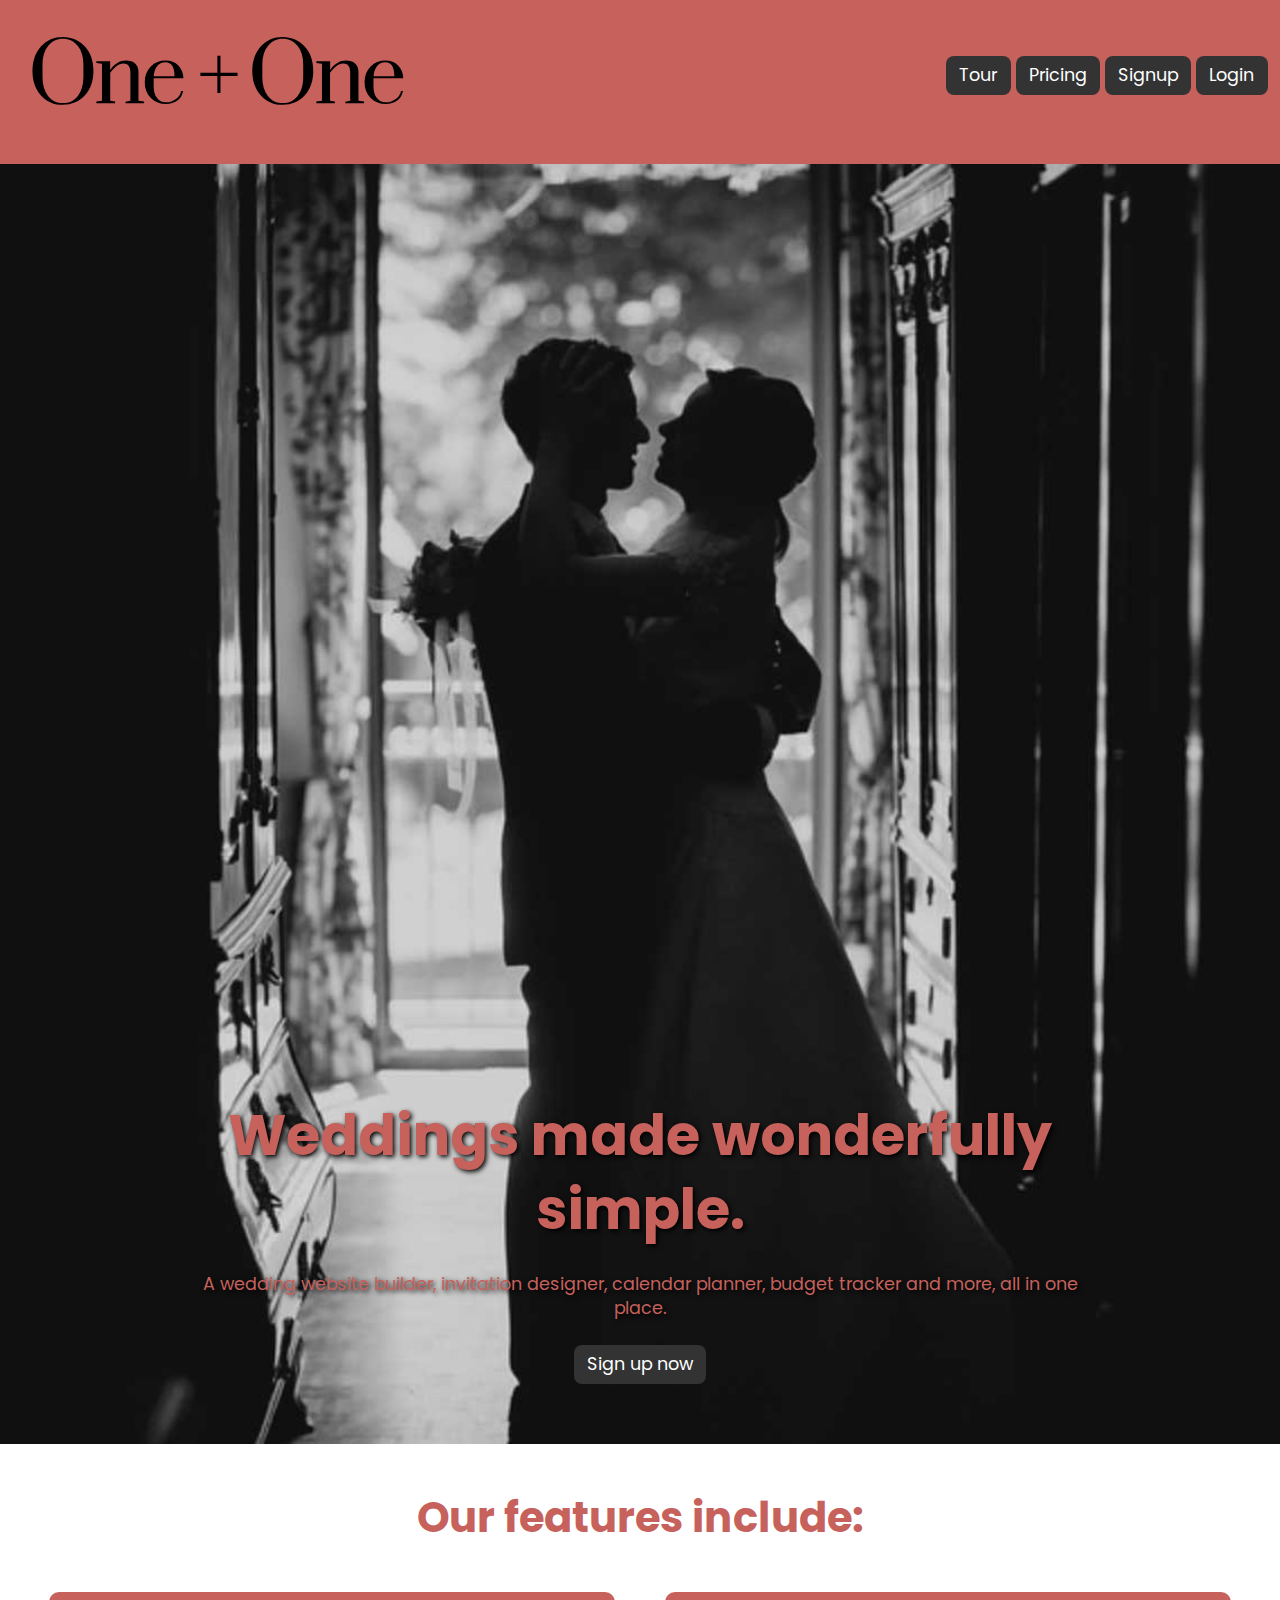
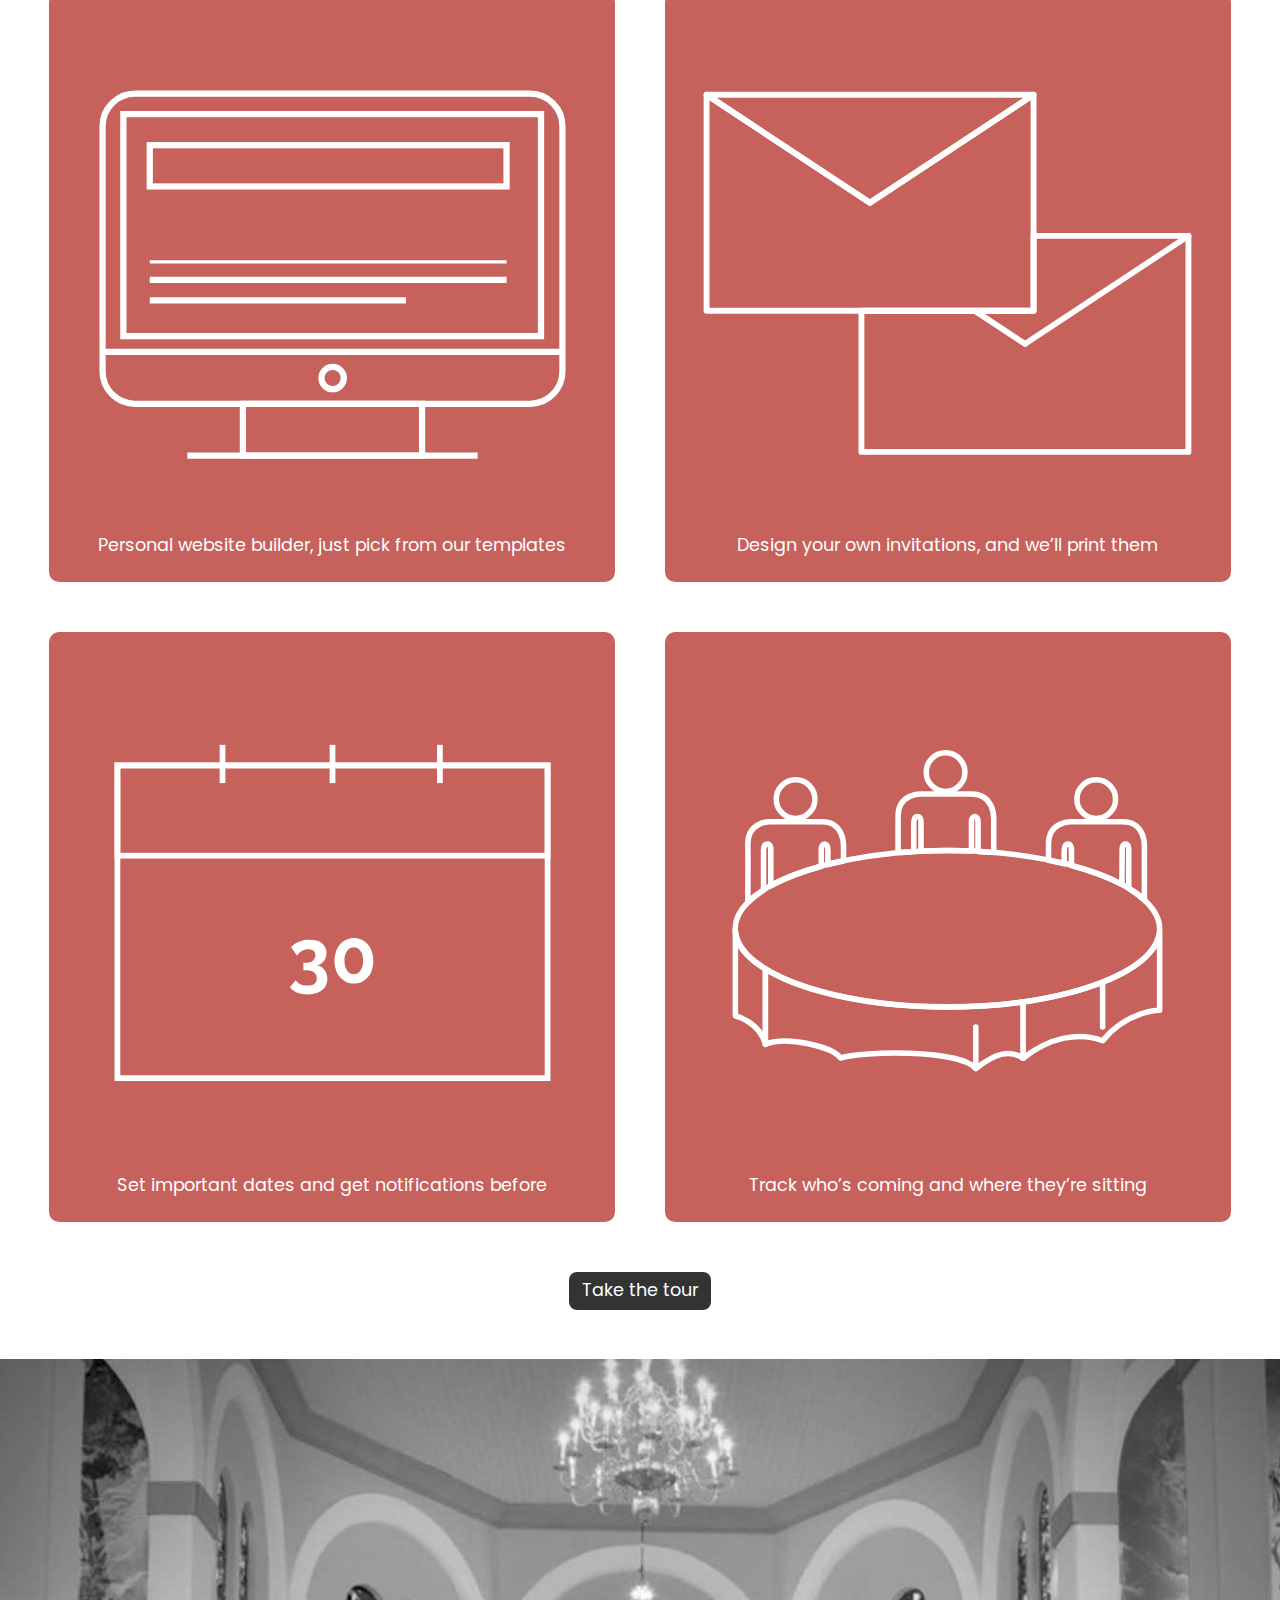
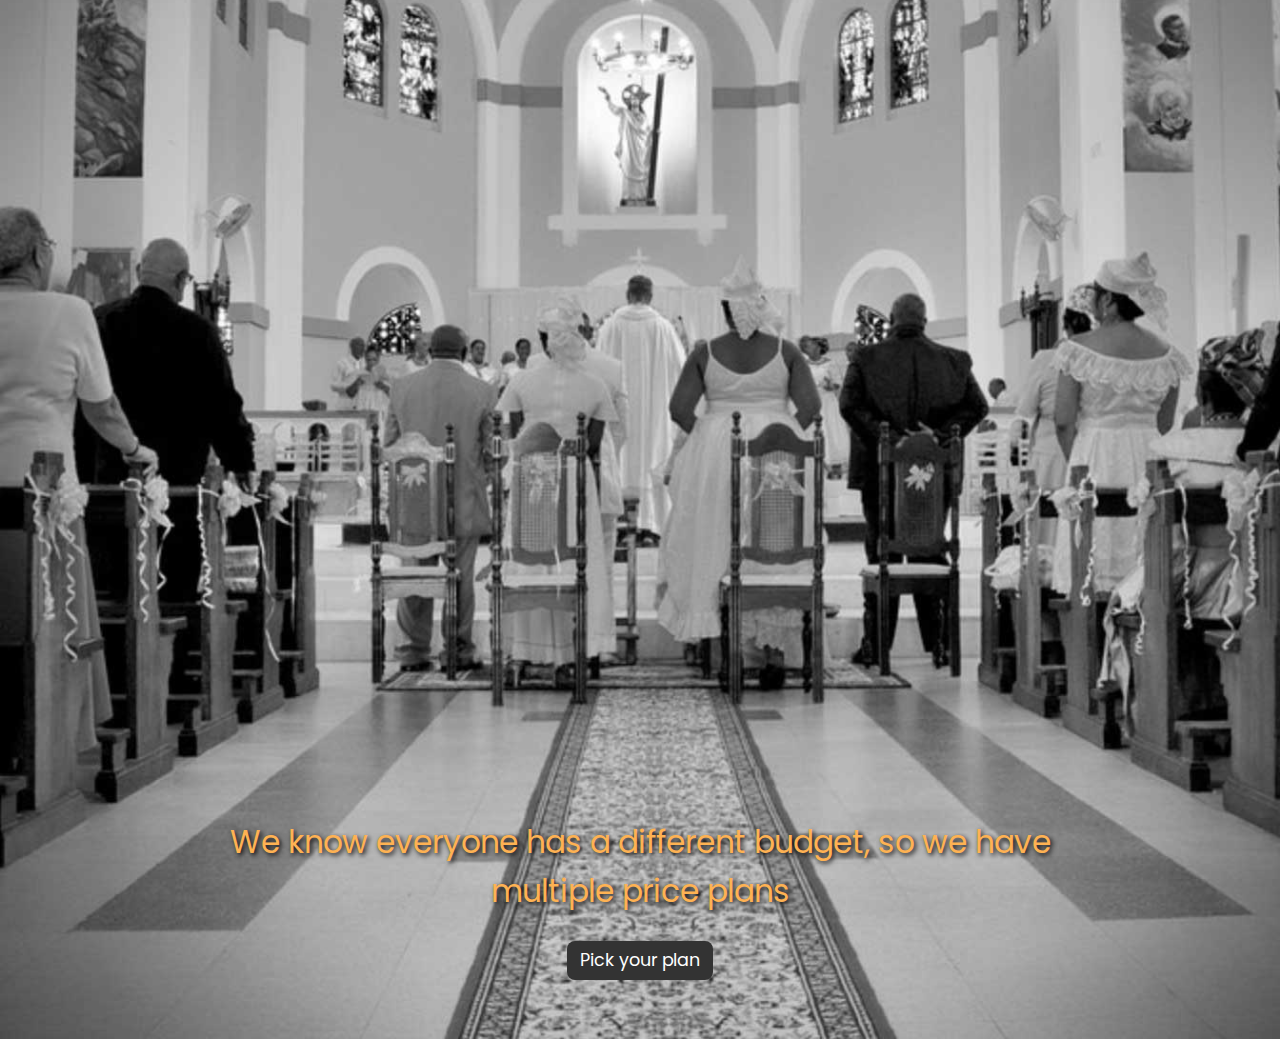
==== index.html @ e1a7ee5c "added photo and text for pricing bucket" ====
<!DOCTYPE html>
<html lang="en-ca">
<head>
  <meta charset="utf-8">
  <title>One plus One</title>
  <meta name="handheldfriendly" content="true">
  <meta name="mobileoptimized" content="240">
  <meta name="viewport" content="width=device-width,initial-scale=1">
  <link href='https://fonts.googleapis.com/css?family=Prata|Poppins' rel='stylesheet' type='text/css'>
  <link href="css/modules.css" rel="stylesheet">
  <link href="css/grids.css" rel="stylesheet">
  <link href="css/typography.css" rel="stylesheet">
  <link href="css/main.css" rel="stylesheet">

</head>

<body>

  <header>

    <div class="grid grid-middle gutter-1-2 pad-top-half">

      <div class="unit s-1 m-1-3 l-1-3">
        <h1 class="brand"><img class="img-flex" src="img/logo.svg" alt="one plus one"></h1>

      </div>

      <nav class="unit s-1 m-2-3 l-2-3">
        <ul class="list-group list-group--inline nav">
          <li>
            <a class="link-box btn" href="#">Tour</a>
          </li>

          <li>
            <a class="link-box btn" href="#">Pricing</a>
          </li>

          <li>
            <a class="link-box btn" href="#">Signup</a>
          </li>

          <li>
            <a class="link-box btn" href="#">Login</a>
          </li>
        </ul>

      </nav>

    </div>

  </header>

  <div class="panov1 relative">
  <div class="embed embed--2by3">
    <img class="embed__item" src="img/panov1.jpg" alt="a panoramic shot of a wedding">
  </div>
  <div class="island absolute pin-banner text-center">
  <h1 class="orange-red shadow peta">Weddings made wonderfully simple.</h1>
  <p class="orange-red shadow">A wedding website builder, invitation designer, calendar planner, budget tracker and more, all in one place.</p>
  <a href="#" class="btn">Sign up now</a>
  </div>
  </div>

  <div class="panov2 relative">
  <div class="embed embed--1by1">
    <img class="embed__item" src="img/panov2.jpg" alt="a panoramic shot of a wedding">
  </div>
  <div class="island absolute pin-banner text-center margin12">
  <h1 class="orange-red shadow peta">Weddings made wonderfully simple.</h1>
  <p class="orange-red shadow">A wedding website builder, invitation designer, calendar planner, budget tracker and more, all in one place.</p>
  <a href="#" class="btn">Sign up now</a>
  </div>
  </div>

  <div class="panov3 relative">
  <div class="embed embed--3by1">
    <img class="embed__item" src="img/panov3.jpg" alt="a panoramic shot of a wedding">
  </div>
  <div class="island absolute pin-banner text-center margin12">
  <h1 class="orange-red shadow tera">Weddings made wonderfully simple.</h1>
  <p class="orange-red shadow mega">A wedding website builder, invitation designer, calendar planner, budget tracker and more, all in one place.</p>
  <a href="#" class="btn">Sign up now</a>
  </div>
  </div>

  <section class="pad-b">

    <div class="grid pad-t">

      <div class="unit s-1 m-1 l-1 pad-t">
        <h2 class="text-center orange-red tera">Our features include:</h2>
      </div>

      <div class="unit s-1 m-1-2 l-1-4">
        <figure class="island-m push-0 oredb island rounded">
        <img class="img-flex" src="img/computer-icon.svg" alt="a symbol of a computer">
        <figcaption class="text-center white">Personal website builder, just pick from our templates</figcaption>
      </figure>

      </div>

      <div class="unit s-1 m-1-2 l-1-4">
        <figure class="island-m push-0 oredb island rounded">
        <img class="img-flex" src="img/mail-icon.svg" alt="a symbol of an invitation">
        <figcaption class="text-center white">Design your own invitations, and we’ll print them</figcaption>
      </figure>

      </div>

      <div class="unit s-1 m-1-2 l-1-4">
        <figure class="island-m push-0 oredb island rounded">
        <img class="img-flex" src="img/calendar-icon.svg" alt="a symbol of a calendar">
        <figcaption class="text-center white">Set important dates and get notifications before</figcaption>
      </figure>

      </div>

      <div class="unit s-1 m-1-2 l-1-4">
        <figure class="island-m push-0 oredb island rounded">
        <img class="img-flex" src="img/guests-icon.svg" alt="a symbol of guests">
        <figcaption class="text-center white">Track who’s coming and where they’re sitting</figcaption>
      </figure>

      </div>

      <div class="unit s-1 m-1 l-1 push text-center pad-t">
        <a href="#" class="btn">Take the tour</a>
      </div>

    </div>

  </section>

  <div class="photov1 relative">
  <div class="embed embed--2by3">
    <img class="embed__item" src="img/photov1.jpg" alt="a panoramic shot of a wedding">
  </div>
  <div class="island absolute pin-banner text-center">
  <p class="orange shadow giga">We know everyone has a different budget, so we have multiple price plans</p>
  <a href="#" class="btn">Pick your plan</a>
  </div>
  </div>

  <div class="photov2 relative">
  <div class="embed embed--1by1">
    <img class="embed__item" src="img/photov2.jpg" alt="a panoramic shot of a wedding">
  </div>
  <div class="island absolute pin-banner text-center margin12">
  <p class="orange shadow giga">We know everyone has a different budget, so we have multiple price plans</p>
  <a href="#" class="btn">Pick your plan</a>
  </div>
  </div>

  <div class="photov3 relative">
  <div class="embed embed--3by1">
    <img class="embed__item" src="img/photov3.jpg" alt="a panoramic shot of a wedding">
  </div>
  <div class="island absolute pin-banner text-center margin12">
  <p class="orange shadow giga">We know everyone has a different budget, so we have multiple price plans</p>
  <a href="#" class="btn">Pick your plan</a>
  </div>
  </div>

</body>


</html>
---- css/modules.css ----
@-moz-viewport { width: device-width; scale: 1; }
@-ms-viewport { width: device-width; scale: 1; }
@-o-viewport { width: device-width; scale: 1; }
@-webkit-viewport { width: device-width; scale: 1; }
@viewport { width: device-width; scale: 1; }

html {
  box-sizing: border-box;
  -moz-text-size-adjust: 100%;
  -ms-text-size-adjust: 100%;
  -webkit-text-size-adjust: 100%;
  text-size-adjust: 100%;
}

*, *::before, *::after {
  box-sizing: inherit;
}

body {
  margin: 0;
}

article, aside, details, figcaption, figure,
footer, header, main, menu, nav, section, summary {
  display: block;
}

audio, canvas, progress, video {
  display: inline-block;
  vertical-align: baseline;
}

template {
  display: none;
}

.rounded {
  border-radius: 10px;
}

img {
  border: 0;
}

.img-flex {
  display: block;
  width: 100%;
}

svg:not(:root) {
  overflow: hidden;
}

svg {
  fill: currentColor;
  stroke: currentColor;
}

.image-replacement, .ir {
  overflow: hidden;
  direction: ltr;
  text-align: left;
  text-indent: 100%;
  white-space: nowrap;
}

.list-group {
  padding-left: 0;
  list-style-type: none;
}

.list-group > dd {
  margin-left: 0;
}

.list-group--inline::before,
.list-group--inline::after {
  content: "";
  display: table;
}

.list-group--inline::after {
  clear: both;
}

.list-group--inline > li {
  display: inline-block;
}

.list-group--inline > dt {
  clear: left;
  float: left;
  width: 11em;
}

.list-group--inline > dd {
  float: left;
  min-width: 12em;
}

.embed {
  margin-left: 0;
  margin-right: 0;
  overflow: hidden;
  position: relative;
  width: 100%;
}

.embed--1by1 {
  padding-top: 100%; /* Square */
}

.embed--4by3 {
  padding-top: 75%; /* Traditional TV/computer screens */
}

.embed--iso216 {
  padding-top: 70.92%; /* A-standard paper sizes */
}

.embed--3by2 {
  padding-top: 66.6%; /* Classic 35 mm film & most digital photos, landscape */
}

.embed--2by3 {
  padding-top: 150%; /* Classic 35 mm film & most digital photos, portrait */
}

.embed--golden {
  padding-top: 61.8%; /* The Golden Ratio */
}

.embed--16by9 {
  padding-top: 56.25%; /* HD TV */
}

.embed--185by100 {
  padding-top: 54.05%; /* Common widescreen cinema */
}

.embed--24by10 {
  padding-top: 41.667%; /* Widescreen cinema: 2.4:1 */;
}

.embed--3by1 {
  padding-top: 33.3333%; /* Panorama photos */
}

.embed--4by1 {
  padding-top: 25%; /* Polyvision */
}

.embed__item {
  height: 100%;
  left: 0;
  position: absolute;
  top: 0;
  width: 100%;
}

.media {
  overflow: hidden;
}

.media__img {
  float: left;
}

.media__img--reversed {
  float: right;
}

.media__img--stacked {
  float: none;
}

.media__body {
  overflow: hidden;
  min-width: 12em; /* Slightly less than 200px, responsiveness built in */
}

.center {
  margin-left: auto;
  margin-right: auto;
}

.clearfix::before, .clearfix::after {
  content: "";
  display: table;
}

.clearfix::after {
  clear: both;
}

.left {
  float: left;
}

.right {
  float: right;
}

.inline {
  display: inline;
}

.block {
  display: block;
}

.inline-block, .ib {
  display: inline-block;
}

.valign-top {
  vertical-align: top;
}

.valign-bottom {
  vertical-align: bottom;
}

.valign-middle {
  vertical-align: middle;
}

.fixed {
  position: fixed;
}

.relative {
  position: relative;
}

.absolute {
  position: absolute;
}

.static {
  position: static;
}

.zindex-1 {
  z-index: 1;
}

.zindex-2 {
  z-index: 2;
}

.zindex-3 {
  z-index: 3;
}

.pin-banner {
  bottom: 2em;
}

.pin-top-left, .pin-tl {
  top: 0;
  left: 0;
}

.pin-top-right, .pin-tr {
  top: 0;
  right: 0;
}

.pin-bottom-left, .pin-bl {
  bottom: 0;
  left: 0;
}

.pin-bottom-right, .pin-br {
  bottom: 0;
  right: 0;
}

.width-quarter, .w-1-4 {
  width: 25%;
}

.width-half, .w-1-2 {
  width: 50%;
}

.width-full, .w-1 {
  width: 100%;
}

.link-box {
  display: block;
  text-decoration: none;
}

.btn {
  display: inline-block;
  padding: 0.375em 0.75em 0.42em;
  background-color: #333;
  border-radius: 8px;
  border: 0;
  color: #fff;
  text-decoration: none;
}

.btn:hover {
  background-color: #000;
  color: #fff;
}

.btn--light {
  background-color: #e2e2e2;
  color: #000;
}

.btn--light:hover {
  background-color: #666;
  color: #fff;
}

.btn--ghost {
  background-color: transparent;
  border: 3px solid #333;
  color: #000;
}

.btn--ghost:hover {
  border-color: #000;
}

a:hover, a:active {
  outline: none;
}

a:focus, [tabindex="0"]:focus,
input:focus, textarea:focus, button:focus {
  outline: 3px solid #000;
  outline-offset: 3px;
}

.skip-links {
  margin: 0;
  padding: 0;
  list-style-type: none;
}

.skip-links a {
  padding: 0.5em 0.75em;
  position: absolute;
  top: -3em;
  z-index: 10000; /* To make sure they're always on top */
  background-color: #000;
  color: #fff;
  font-size: 1.125rem;
  font-weight: bold;
  text-decoration: none;
}

.skip-links a:focus {
  top: 0;
}

.print-only {
  display: none;
  visibility: hidden;
}

@media print {

  .no-print {
    display: none;
    visibility: hidden;
  }

  .print-only {
    display: block;
    visibility: visible;
  }

  /*!
   * (c) HTML5 Boilerplate || MIT License
   *     https://html5boilerplate.com/
   */

  *, *:before, *:after, *:first-letter, *:first-line {
    background: none transparent !important;
    color: #000 !important;
    box-shadow: none !important;
    text-shadow: none !important;
  }

  a, a:visited {
    text-decoration: underline;
  }

  a[href]:after {
    content: " (" attr(href) ")";
  }

  abbr[title]:after {
    content: " (" attr(title) ")";
  }

  a[href^="#"]:after,
  a[href^="javascript:"]:after {
    content: "";
  }

  pre, blockquote {
    page-break-inside: avoid;
  }

  thead {
    display: table-header-group;
  }

  tr, img {
    page-break-inside: avoid;
  }

  p, h1, h2, h3, h4, h5, h6 {
    orphans: 3;
    widows: 3;
  }

  h1, h2, h3, h4, h5, h6 {
    page-break-after: avoid;
  }

  /*! End HTML5 Boilerplate code */
}
---- css/grids.css ----
section {
  padding-left: 0.65em;
  padding-right: 0.65em;
}

.grid {
  margin: 0;
  padding: 0;
  letter-spacing: -0.31em;
  text-rendering: optimizespeed;
  display: -webkit-flex;
  -webkit-flex-flow: row wrap;
  display: -ms-flexbox;
  -ms-flex-flow: row wrap;
  display: flex;
  flex-flow: row wrap;
}

.grid-bottom {
  -webkit-align-items: flex-end;
  -ms-align-items: flex-end;
  align-items: flex-end;
}

.grid-middle {
  -webkit-align-items: center;
  -ms-align-items: center;
  align-items: center;
}

.grid-stretch {
  -webkit-align-items: stretch;
  -ms-align-items: stretch;
  align-items: stretch;
}

.opera-only :-o-prefocus, .grid {
  word-spacing: -0.43em;
}

.unit {
  letter-spacing: normal;
  text-rendering: auto;
  vertical-align: top;
  word-spacing: normal;
  display: inline-block;
  visibility: visible;
}

.grid-bottom .unit {
  vertical-align: bottom;
}

.grid-middle .unit {
  vertical-align: middle;
}

[class*="unit-push-"],
[class*="unit-pull-"] {
  position: relative;
}

.unit-s-hidden {
  display: none;
  visibility: hidden;
}

.unit-s-centered {
  margin: 0 auto;
}

.unit-s-1, .s-1 {
  display: block;
  visibility: visible;
  width: 100%;
}

.unit-s-1-2, .s-1-2 {
  width: 50.0000%;
}

.unit-s-1-3, .s-1-3 {
  width: 33.3333%;
}

.unit-s-2-3, .s-2-3 {
  width: 66.6667%;
}

.unit-s-1-4, .s-1-4 {
  width: 25.0000%;
}

.unit-s-3-4, .s-3-4 {
  width: 75.0000%;
}

.unit-s-1-2,.s-1-2,.unit-s-1-3,.s-1-3,.unit-s-2-3,.s-2-3,.unit-s-1-4,.s-1-4,.unit-s-3-4,.s-3-4 {
  display: inline-block;
  visibility: visible;
}

@media only screen and (min-width: 48em) {

section {
  padding-left: 1.4em;
  padding-right: 1.4em;
}

.unit-m-hidden {
  display: none;
  visibility: hidden;
}

.unit-m-centered {
  margin: 0 auto;
}

.unit-m-1, .m-1 {
  display: block;
  visibility: visible;
  width: 100%;
}

.unit-m-1-2, .m-1-2 {
  width: 50.0000%;
}

.unit-m-1-3, .m-1-3 {
  width: 33.3333%;
}

.unit-m-2-3, .m-2-3 {
  width: 66.6667%;
}

.unit-m-1-4, .m-1-4 {
  width: 25.0000%;
}

.unit-m-3-4, .m-3-4 {
  width: 75.0000%;
}

.unit-m-1-2,.m-1-2,.unit-m-1-3,.m-1-3,.unit-m-2-3,.m-2-3,.unit-m-1-4,.m-1-4,.unit-m-3-4,.m-3-4 {
  display: inline-block;
  visibility: visible;
}

}

@media only screen and (min-width: 86em) {

section {
  padding-left: 6em;
  padding-right: 6em;
}

.unit-l-hidden {
  display: none;
  visibility: hidden;
}

.unit-l-centered {
  margin: 0 auto;
}

.unit-l-1, .l-1 {
  display: block;
  visibility: visible;
  width: 100%;
}

.unit-offset-l-0 {
  margin-left: 0;
}

.unit-push-l-0,
.unit-pull-l-0 {
  left: 0;
}

.unit-l-1-2, .l-1-2 {
  width: 50.0000%;
}

.unit-offset-l-1-2 {
  margin-left: 50.0000%;
}

.unit-push-l-1-2 {
  left: 50.0000%;
}

.unit-pull-l-1-2 {
  left: -50.0000%;
}

.unit-l-1-3, .l-1-3 {
  width: 33.3333%;
}

.unit-offset-l-1-3 {
  margin-left: 33.3333%;
}

.unit-push-l-1-3 {
  left: 33.3333%;
}

.unit-pull-l-1-3 {
  left: -33.3333%;
}

.unit-l-2-3, .l-2-3 {
  width: 66.6667%;
}

.unit-offset-l-2-3 {
  margin-left: 66.6667%;
}

.unit-push-l-2-3 {
  left: 66.6667%;
}

.unit-pull-l-2-3 {
  left: -66.6667%;
}

.unit-l-1-4, .l-1-4 {
  width: 25.0000%;
}

.unit-offset-l-1-4 {
  margin-left: 25.0000%;
}

.unit-push-l-1-4 {
  left: 25.0000%;
}

.unit-pull-l-1-4 {
  left: -25.0000%;
}

.unit-l-3-4, .l-3-4 {
  width: 75.0000%;
}

.unit-offset-l-3-4 {
  margin-left: 75.0000%;
}

.unit-push-l-3-4 {
  left: 75.0000%;
}

.unit-pull-l-3-4 {
  left: -75.0000%;
}

.unit-l-1-2,.l-1-2,.unit-l-1-3,.l-1-3,.unit-l-2-3,.l-2-3,.unit-l-1-4,.l-1-4,.unit-l-3-4,.l-3-4 {
  display: inline-block;
  visibility: visible;
}

}

.unit-content-distribute {
  display: -ms-flexbox;
  display: -webkit-flex;
  display: flex;
  -ms-flex-direction: column;
  -webkit-flex-direction: column;
  flex-direction: column;
  -ms-flex-pack: justify;
  -webkit-justify-content: space-between;
  justify-content: space-between;
}

.content-fill {
  -ms-flex-grow: 2;
  -webkit-flex-grow: 2;
  flex-grow: 2;
  max-width: 100%; /* @bugfix: IE 10, 11 */
}

.content-shrink {
  -ms-align-self: center;
  -webkit-align-self: center;
  align-self: center;
}
---- css/typography.css ----
html {
  font-size: 100%;
  line-height: 1.3;
  font-family: 'Poppins', sans-serif;
}

a {
  background-color: transparent;
}

.brand {
  font-family: 'Prata', serif;
}

.shadow {
  text-shadow: 2px 2px 5px #000;
}

.white {
  color: #fff;
}

.dark-blue {
  color: #17172f;
}

.dark-pink {
  color: #88376d;
}

.orange-red {
  color: #c6615c;
}

.orange {
  color: #feb253;
}

.beige {
  color: #e8c47b;
}

sub, sup {
  font-size: 75%;
  line-height: 1px;
  position: relative;
  vertical-align: baseline;
}

sup {
  top: -0.5em;
}

sub {
  bottom: -0.25em;
}

pre, code, kbd, samp {
  font-size: 100%;
}

abbr[title] {
  border-bottom: 1px dotted;
  text-decoration: none;
}

b, strong {
  font-weight: bold;
}

dfn, caption {
  font-style: italic;
}

hr {
  border: 0;
  border-top: 1px solid;
  height: 0;
}

table {
  border-collapse: collapse;
  border-spacing: 0;
  width: 100%;
}

th, td {
  border-bottom: 1px solid;
  text-align: left;
}

thead th {
  vertical-align: bottom;
}

.text-left {
  text-align: left;
}

.text-right {
  text-align: right;
}

.text-center {
  text-align: center;
}

.normal {
  font-weight: normal;
}

.bold {
  font-weight: bold;
}

.italic {
  font-style: italic;
}

.text-upper {
  text-transform: uppercase;
}

.text-lower {
  text-transform: lowercase;
}

h1, h2, h3, h4, h5, h6,
p, ul, ol, dl, dd, figure,
blockquote, details, hr,
fieldset, pre, table {
  margin: 0 0 1.3rem;
}

.yotta {
  font-size: 3.5832rem;
  line-height: 1.0884;
}

.zetta {
  font-size: 2.9860rem;
  line-height: 1.3061;
}

h1, .exa {
  font-size: 2.4883rem;
  line-height: 1.0449;
}

h2, .peta {
  font-size: 2.0736rem;
  line-height: 1.2539;
}

h3, .tera {
  font-size: 1.7280rem;
  line-height: 1.5046;
}

h4, .giga {
  font-size: 1.4400rem;
  line-height: 1.8056;
}

h5, .mega {
  font-size: 1.2000rem;
  line-height: 1.0833;
}

h6, .kilo, input, textarea {
  font-size: 1.0000rem;
  line-height: 1.3000;
}

small, .milli {
  font-size: 0.8333rem;
  line-height: 1.5600;
}

.micro {
  font-size: 0.6944rem;
  line-height: 1.8720;
}

.push {
  margin-bottom: 1.3rem;
}

.push-none, .push-0 {
  margin-bottom: 0;
}

.push-double, .push-2 {
  margin-bottom: 2.6000rem;
}

.push-half, .push-1-2 {
  margin-bottom: 0.6500rem;
}

.push-quarter, .push-1-4 {
  margin-bottom: 0.3250rem;
}

.push-right-quarter, .push-r-1-4 {
  margin-right: 0.3250rem;
}

.push-right-half, .push-r-1-2 {
  margin-right: 0.6500rem;
}

.push-right, .push-r {
  margin-right: 1.3rem;
}

.push-left, .push-l {
  margin-left: 1.3rem;
}

.push-left-half, .push-l-1-2 {
  margin-left: 0.6500rem;
}

.push-left-quarter, .push-l-1-4 {
  margin-left: 0.3250rem;
}

.pad-top, .pad-t {
  padding-top: 1.3rem;
}

.pad-bottom, .pad-b {
  padding-bottom: 1.3rem;
}

.pad-top-double, .pad-t-2 {
  padding-top: 2.6000rem;
}

.pad-bottom-double, .pad-b-2 {
  padding-bottom: 2.6000rem;
}

.pad-top-half, .pad-t-1-2 {
  padding-top: 0.6500rem;
}

.pad-bottom-half, .pad-b-1-2 {
  padding-bottom: 0.6500rem;
}

.pad-top-quarter, .pad-t-1-4 {
  padding-top: 0.3250rem;
}

.pad-bottom-quarter, .pad-b-1-4 {
  padding-bottom: 0.3250rem;
}

.island {
  padding: 1.3rem;
}

.island-m {
  margin: 1.3rem;
}

.island-m-half, .island-m-1-2 {
  margin: 0.6500rem;
}

.island-double, .island-2 {
  padding: 2.6000rem;
}

.island-half, .island-1-2 {
  padding: 0.6500rem;
}

.island-quarter, .island-1-4,
td, th, fieldset {
  padding: 0.3250rem;
}

.gutter {
  padding-left: 1.3rem;
  padding-right: 1.3rem;
}

.gutter-double, .gutter-2 {
  padding-left: 2.6000rem;
  padding-right: 2.6000rem;
}

.gutter-half, .gutter-1-2 {
  padding-left: 0.6500rem;
  padding-right: 0.6500rem;
}

.gutter-quarter, .gutter-1-4 {
  padding-left: 0.3250rem;
  padding-right: 0.3250rem;
}

@media only screen and (min-width: 48em) {

html {
  font-size: 110%;
  line-height: 1.4;
}

h1, h2, h3, h4, h5, h6,
p, ul, ol, dl, dd, figure,
blockquote, details, hr,
fieldset, pre, table {
  margin: 0 0 1.4rem;
}

.yotta {
  font-size: 7.4784rem;
  line-height: 1.1232;
}

.zetta {
  font-size: 5.6102rem;
  line-height: 1.2477;
}

h1, .exa {
  font-size: 4.2087rem;
  line-height: 1.3306;
}

h2, .peta {
  font-size: 3.1573rem;
  line-height: 1.3302;
}

h3, .tera {
  font-size: 2.3686rem;
  line-height: 1.1821;
}

h4, .giga {
  font-size: 1.7769rem;
  line-height: 1.5758;
}

h5, .mega {
  font-size: 1.3330rem;
  line-height: 1.0503;
}

h6, .kilo, input, textarea {
  font-size: 1.0000rem;
  line-height: 1.4000;
}

small, .milli {
  font-size: 0.7502rem;
  line-height: 1.8662;
}

.micro {
  font-size: 0.5628rem;
  line-height: 2.4876;
}

.push {
  margin-bottom: 1.4rem;
}

.push-none, .push-0 {
  margin-bottom: 0;
}

.push-double, .push-2 {
  margin-bottom: 2.8000rem;
}

.push-half, .push-1-2 {
  margin-bottom: 0.7000rem;
}

.push-quarter, .push-1-4 {
  margin-bottom: 0.3500rem;
}

.push-right-quarter, .push-r-1-4 {
  margin-right: 0.3500rem;
}

.push-right-half, .push-r-1-2 {
  margin-right: 0.7000rem;
}

.push-right, .push-r {
  margin-right: 1.4rem;
}

.pad-top, .pad-t {
  padding-top: 1.4rem;
}

.pad-bottom, .pad-b {
  padding-bottom: 1.4rem;
}

.pad-top-double, .pad-t-2 {
  padding-top: 2.8000rem;
}

.pad-bottom-double, .pad-b-2 {
  padding-bottom: 2.8000rem;
}

.pad-top-half, .pad-t-1-2 {
  padding-top: 0.7000rem;
}

.pad-bottom-half, .pad-b-1-2 {
  padding-bottom: 0.7000rem;
}

.pad-top-quarter, .pad-t-1-4 {
  padding-top: 0.3500rem;
}

.pad-bottom-quarter, .pad-b-1-4 {
  padding-bottom: 0.3500rem;
}

.island {
  padding: 1.4rem;
}

.island-m {
  margin: 1.4rem;
}

.island-m-half, .island-m-1-2 {
  margin: 0.7rem;
}

.island-double, .island-2 {
  padding: 2.8000rem;
}

.island-half, .island-1-2 {
  padding: 0.7000rem;
}

.island-quarter, .island-1-4,
td, th, fieldset {
  padding: 0.3500rem;
}

.gutter {
  padding-left: 1.4rem;
  padding-right: 1.4rem;
}

.gutter-double, .gutter-2 {
  padding-left: 2.8000rem;
  padding-right: 2.8000rem;
}

.gutter-half, .gutter-1-2 {
  padding-left: 0.7000rem;
  padding-right: 0.7000rem;
}

.gutter-quarter, .gutter-1-4 {
  padding-left: 0.3500rem;
  padding-right: 0.3500rem;
}

}

@media only screen and (min-width: 86em) {

html {
  font-size: 120%;
  line-height: 1.5;
}

h1, h2, h3, h4, h5, h6,
p, ul, ol, dl, dd, figure,
blockquote, details, hr,
fieldset, pre, table {
  margin: 0 0 1.5rem;
}

.yotta {
  font-size: 11.3018rem;
  line-height: 1.0618;
}

.zetta {
  font-size: 7.9928rem;
  line-height: 1.1260;
}

h1, .exa {
  font-size: 5.6526rem;
  line-height: 1.0615;
}

h2, .peta {
  font-size: 3.9976rem;
  line-height: 1.1257;
}

h3, .tera {
  font-size: 2.8271rem;
  line-height: 1.0611;
}

h4, .giga {
  font-size: 1.9994rem;
  line-height: 1.5005;
}

h5, .mega {
  font-size: 1.4140rem;
  line-height: 1.0608;
}

h6, .kilo, input, textarea {
  font-size: 1.0000rem;
  line-height: 1.5000;
}

small, .milli {
  font-size: 0.7072rem;
  line-height: 2.1210;
}

.micro {
  font-size: 0.5002rem;
  line-height: 2.9991;
}

.push {
  margin-bottom: 1.5rem;
}

.push-none, .push-0 {
  margin-bottom: 0;
}

.push-double, .push-2 {
  margin-bottom: 3.0000rem;
}

.push-half, .push-1-2 {
  margin-bottom: 0.7500rem;
}

.push-quarter, .push-1-4 {
  margin-bottom: 0.3750rem;
}

.push-right-quarter, .push-r-1-4 {
  margin-right: 0.3750rem;
}

.push-right-half, .push-r-1-2 {
  margin-right: 0.7500rem;
}

.push-right, .push-r {
  margin-right: 1.5rem;
}

.pad-top, .pad-t {
  padding-top: 1.5rem;
}

.pad-bottom, .pad-b {
  padding-bottom: 1.5rem;
}

.pad-top-double, .pad-t-2 {
  padding-top: 3.0000rem;
}

.pad-bottom-double, .pad-b-2 {
  padding-bottom: 3.0000rem;
}

.pad-top-half, .pad-t-1-2 {
  padding-top: 0.7500rem;
}

.pad-bottom-half, .pad-b-1-2 {
  padding-bottom: 0.7500rem;
}

.pad-top-quarter, .pad-t-1-4 {
  padding-top: 0.3750rem;
}

.pad-bottom-quarter, .pad-b-1-4 {
  padding-bottom: 0.3750rem;
}

.island {
  padding: 1.5rem;
}

.island-m {
  margin: 1.5rem;
}

.island-m-half, .island-m-1-2 {
  margin: 0.7500rem;
}

.island-double, .island-2 {
  padding: 3.0000rem;
}

.island-half, .island-1-2 {
  padding: 0.7500rem;
}

.island-quarter, .island-1-4,
td, th, fieldset {
  padding: 0.3750rem;
}

.gutter {
  padding-left: 1.5rem;
  padding-right: 1.5rem;
}

.gutter-double, .gutter-2 {
  padding-left: 3.0000rem;
  padding-right: 3.0000rem;
}

.gutter-half, .gutter-1-2 {
  padding-left: 0.7500rem;
  padding-right: 0.7500rem;
}

.gutter-quarter, .gutter-1-4 {
  padding-left: 0.3750rem;
  padding-right: 0.3750rem;
}

}
---- css/main.css ----
/* Colors used throughout:
#17172f; - dark blue
#88376d; - dark pink
#c6615c; - orange-red
#feb253; - orange
#e8c47b; - beige
*/

.blueb {
  background-color: #17172f;
}

.pinkb {
  background-color: #88376d;
}

.oredb {
  background-color: #c6615c;
}

.orangeb {
  background-color: #feb253;
}

.beigeb {
  background-color: #e8c47b;
}

.nav {
  text-align: center;
}

.margin12 {
  margin-left: 12%;
  margin-right: 12%;
}

header {
  background-color: #c6615c;
}

.panov2 {
  visibility: collapse;
  display: none;
}

.panov3 {
  visibility: collapse;
  display: none;
}

.photov2 {
  visibility: collapse;
  display: none;
}

.photov3 {
  visibility: collapse;
  display: none;
}

@media only screen and (min-width: 48em) {
  .nav {
    float: right;
  }

  .panov1 {
    visibility: collapse;
    display: none;
  }

  .panov2 {
    visibility: visible;
    display: block;
  }

  .photov1 {
    visibility: collapse;
    display: none;
  }

  .photov2 {
    visibility: visible;
    display: block;
  }
}

@media only screen and (min-width: 86em) {
  .panov2 {
    visibility: collapse;
    display: none;
  }

  .panov3 {
    visibility: visible;
    display: block;
  }

  .photov2 {
    visibility: collapse;
    display: none;
  }

  .photov3 {
    visibility: visible;
    display: block;
  }
}
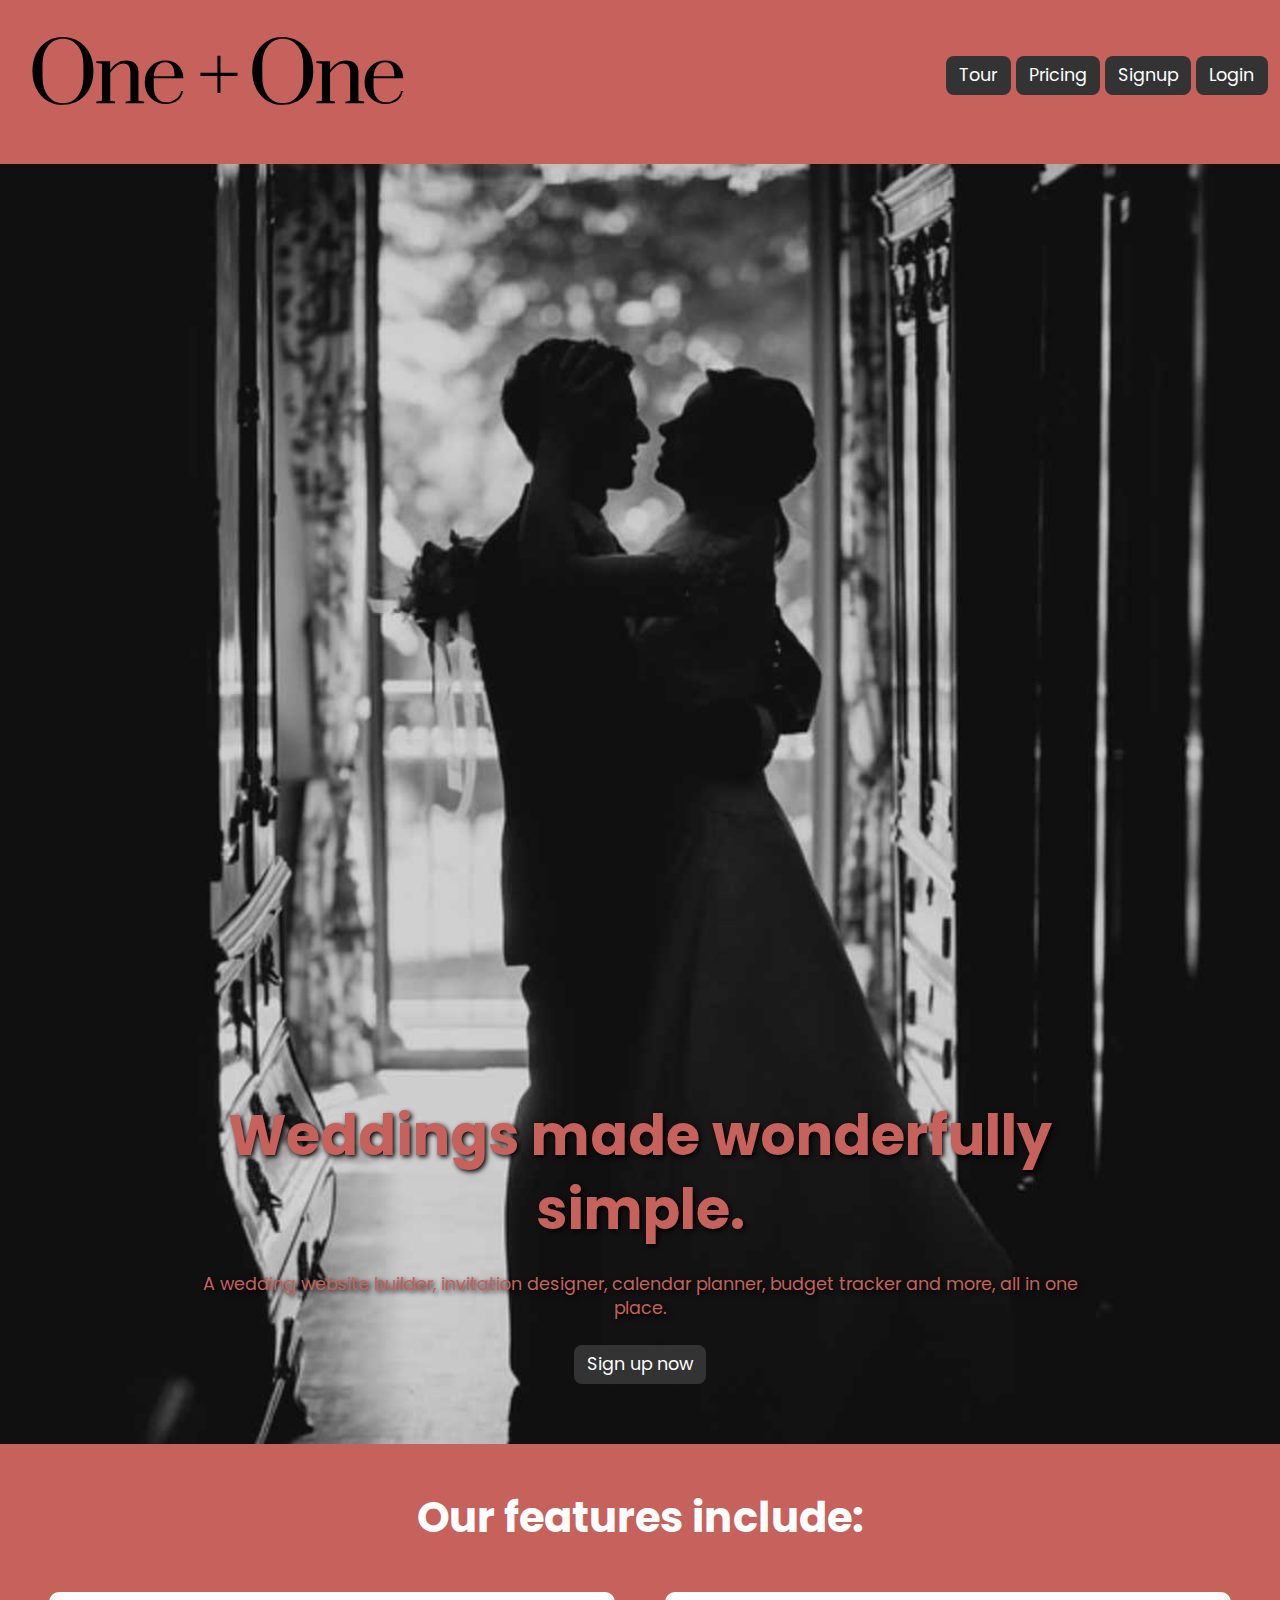
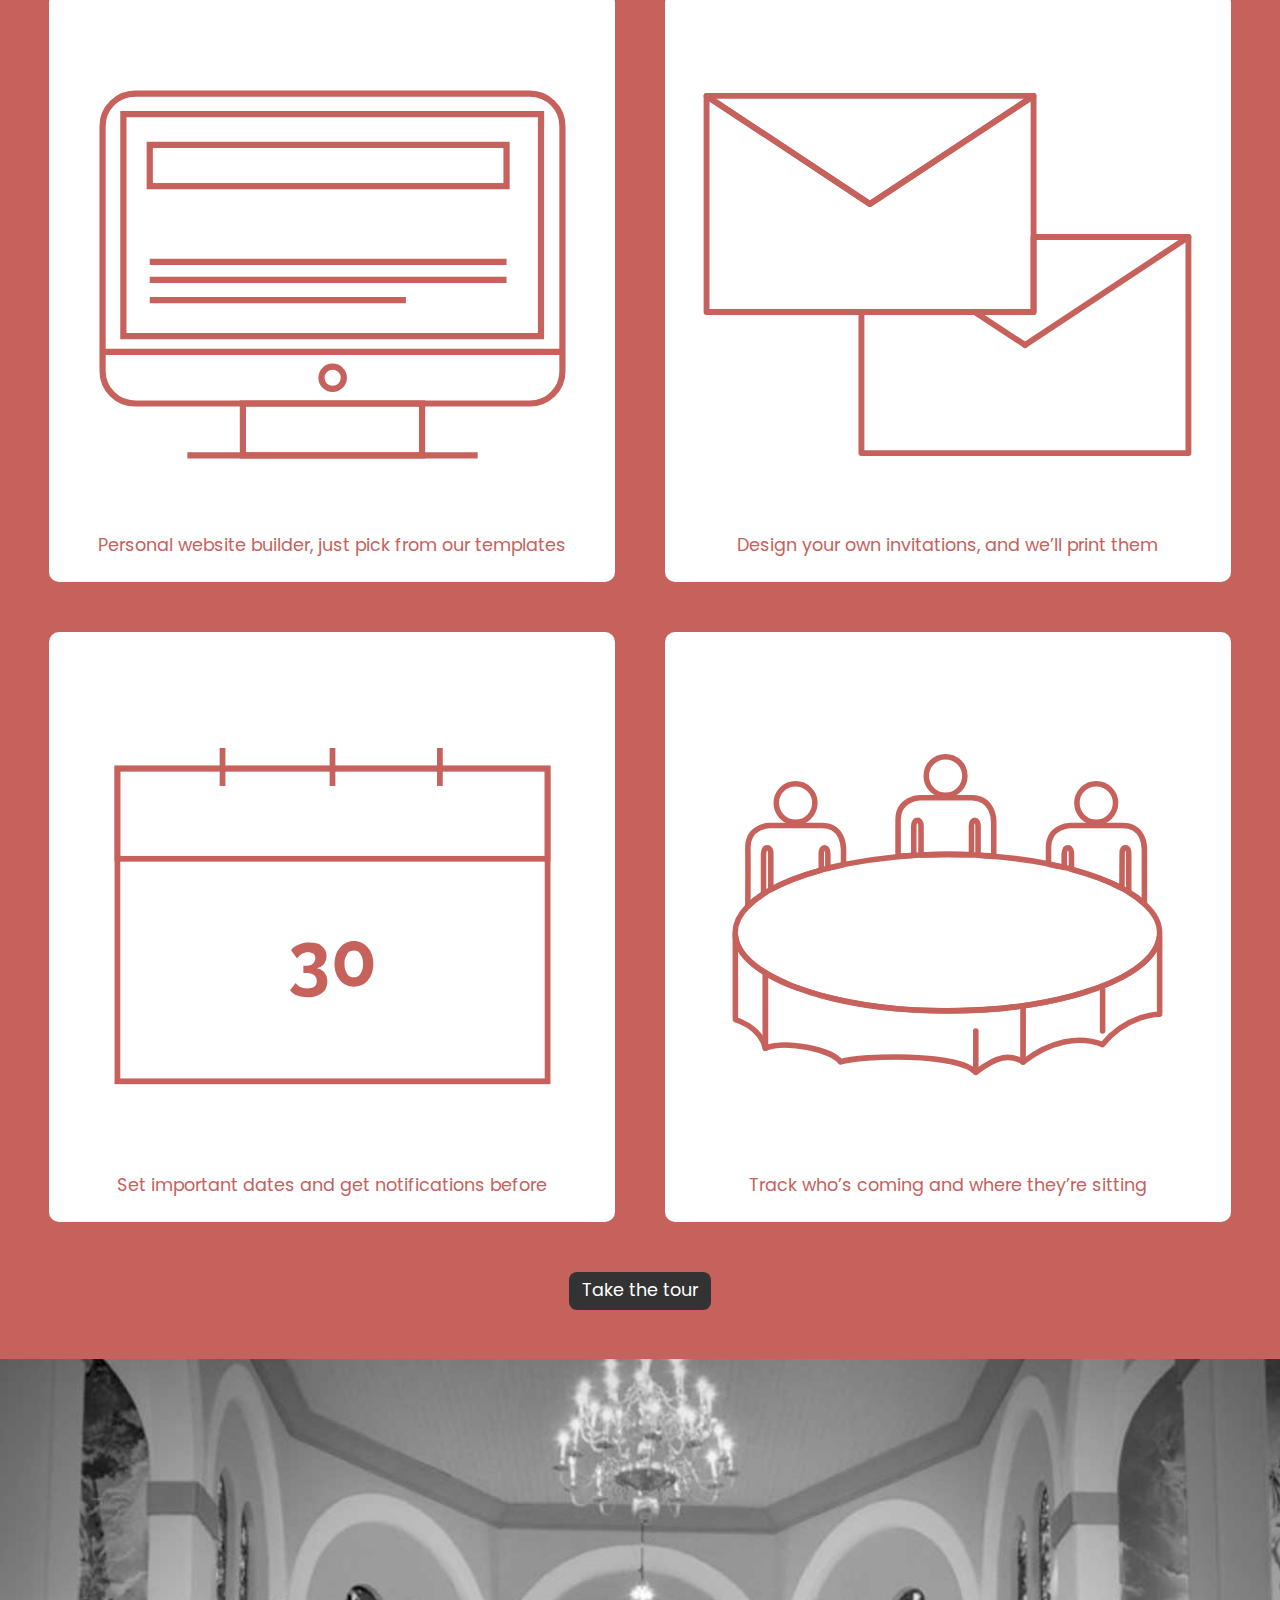
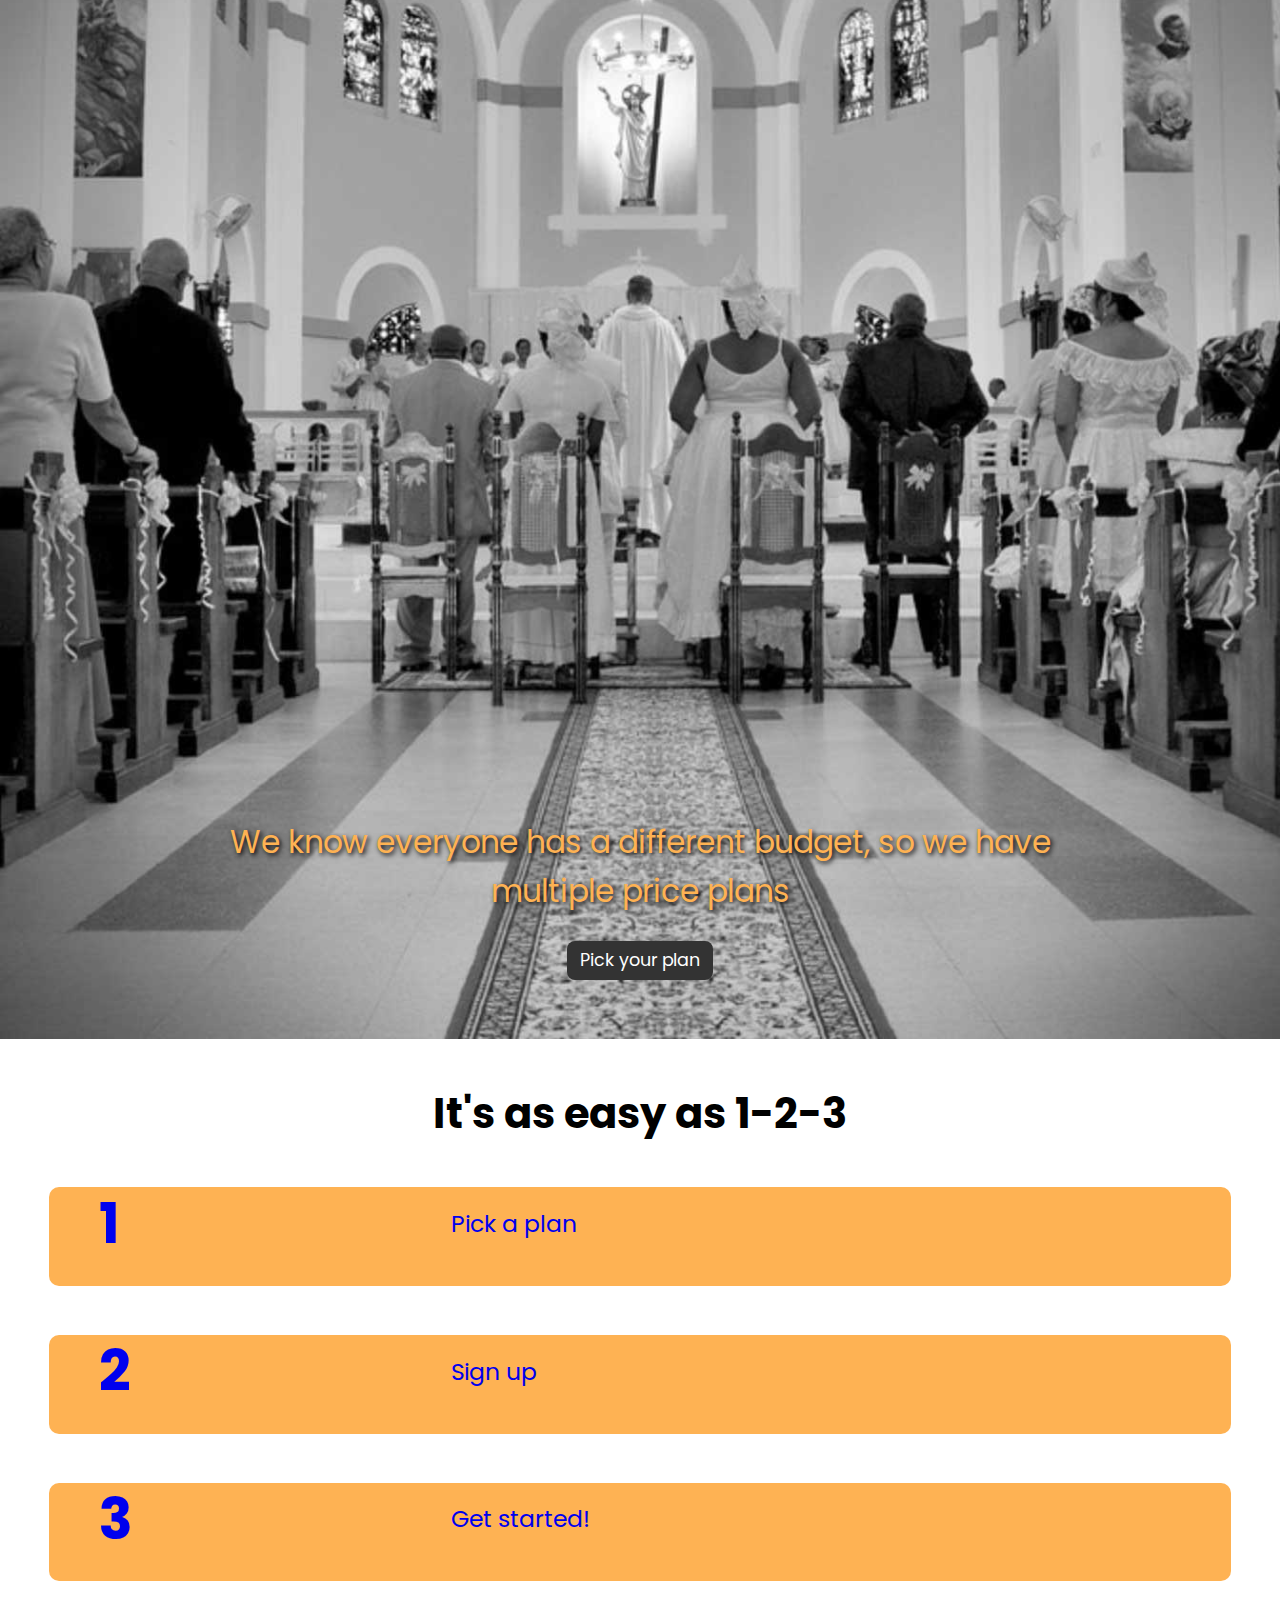
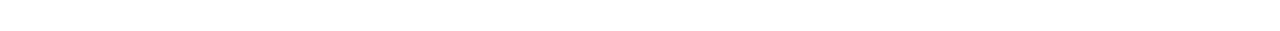
==== commit 7b797f8b: "added bottom section" ====
--- a/index.html
+++ b/index.html
@@ -83,42 +83,42 @@
   </div>
   </div>
 
-  <section class="pad-b">
+  <section class="pad-b oredb">
 
     <div class="grid pad-t">
 
       <div class="unit s-1 m-1 l-1 pad-t">
-        <h2 class="text-center orange-red tera">Our features include:</h2>
-      </div>
-
-      <div class="unit s-1 m-1-2 l-1-4">
-        <figure class="island-m push-0 oredb island rounded">
+        <h2 class="text-center white tera">Our features include:</h2>
+      </div>
+
+      <div class="unit s-1 m-1-2 l-1-4">
+        <figure class="island-m push-0 island rounded whiteb">
         <img class="img-flex" src="img/computer-icon.svg" alt="a symbol of a computer">
-        <figcaption class="text-center white">Personal website builder, just pick from our templates</figcaption>
-      </figure>
-
-      </div>
-
-      <div class="unit s-1 m-1-2 l-1-4">
-        <figure class="island-m push-0 oredb island rounded">
+        <figcaption class="text-center orange-red">Personal website builder, just pick from our templates</figcaption>
+      </figure>
+
+      </div>
+
+      <div class="unit s-1 m-1-2 l-1-4">
+        <figure class="island-m push-0 island rounded whiteb">
         <img class="img-flex" src="img/mail-icon.svg" alt="a symbol of an invitation">
-        <figcaption class="text-center white">Design your own invitations, and we’ll print them</figcaption>
-      </figure>
-
-      </div>
-
-      <div class="unit s-1 m-1-2 l-1-4">
-        <figure class="island-m push-0 oredb island rounded">
+        <figcaption class="text-center orange-red">Design your own invitations, and we’ll print them</figcaption>
+      </figure>
+
+      </div>
+
+      <div class="unit s-1 m-1-2 l-1-4">
+        <figure class="island-m push-0 island rounded whiteb">
         <img class="img-flex" src="img/calendar-icon.svg" alt="a symbol of a calendar">
-        <figcaption class="text-center white">Set important dates and get notifications before</figcaption>
-      </figure>
-
-      </div>
-
-      <div class="unit s-1 m-1-2 l-1-4">
-        <figure class="island-m push-0 oredb island rounded">
+        <figcaption class="text-center orange-red">Set important dates and get notifications before</figcaption>
+      </figure>
+
+      </div>
+
+      <div class="unit s-1 m-1-2 l-1-4">
+        <figure class="island-m push-0 island rounded whiteb">
         <img class="img-flex" src="img/guests-icon.svg" alt="a symbol of guests">
-        <figcaption class="text-center white">Track who’s coming and where they’re sitting</figcaption>
+        <figcaption class="text-center orange-red">Track who’s coming and where they’re sitting</figcaption>
       </figure>
 
       </div>
@@ -161,6 +161,42 @@
   </div>
   </div>
 
+  <section class="pad-b">
+
+    <div class="grid pad-t">
+
+      <div class="unit s-1 m-1 l-1 text-center pad-t">
+        <h3 class="text-center">It's as easy as 1-2-3</h3>
+      </div>
+
+      <div class="unit s-1 m-1 l-1-3">
+      <a class="link-box" href="#">
+        <div class="grid grid-middle gutter orangeb rounded island-m">
+        <p class="unit s-1-3 m-1-3 l-1-3 gutter peta"><strong>1</strong></p><p class="unit s-2-3 m-2-3 l-2-3 mega">Pick a plan</p>
+      </div>
+      </a>
+      </div>
+
+      <div class="unit s-1 m-1 l-1-3">
+      <a class="link-box" href="#">
+        <div class="grid grid-middle gutter orangeb rounded island-m">
+        <p class="unit s-1-3 m-1-3 l-1-3 gutter peta"><strong>2</strong></p><p class="unit s-2-3 m-2-3 l-2-3 mega">Sign up</p>
+      </div>
+      </a>
+      </div>
+
+      <div class="unit s-1 m-1 l-1-3">
+      <a class="link-box" href="#">
+        <div class="grid grid-middle gutter orangeb rounded island-m">
+        <p class="unit s-1-3 m-1-3 l-1-3 gutter peta"><strong>3</strong></p><p class="unit s-2-3 m-2-3 l-2-3 mega">Get started!</p>
+      </div>
+      </a>
+      </div>
+
+    </div>
+
+  </section>
+
 </body>
 
 
--- a/css/main.css
+++ b/css/main.css
@@ -5,6 +5,10 @@
 #feb253; - orange
 #e8c47b; - beige
 */
+
+.whiteb {
+  background-color: #fff;
+}
 
 .blueb {
   background-color: #17172f;
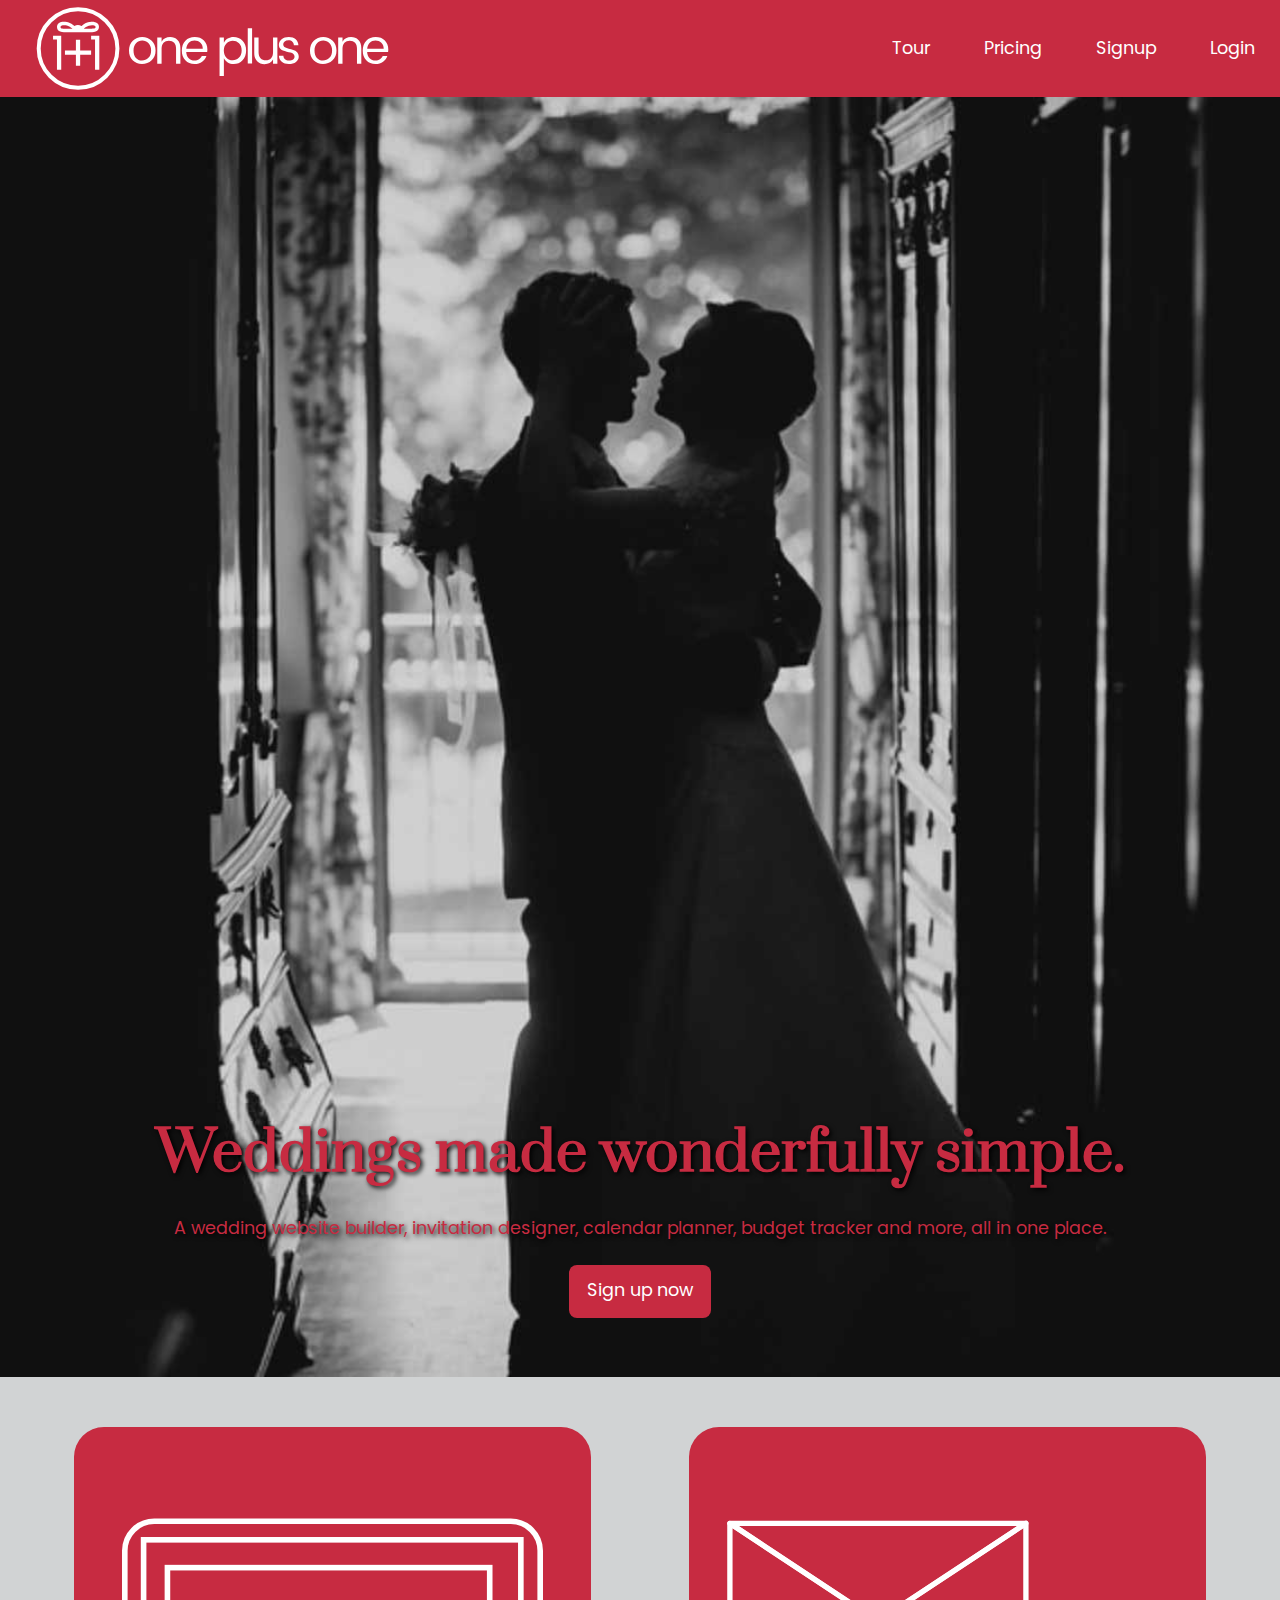
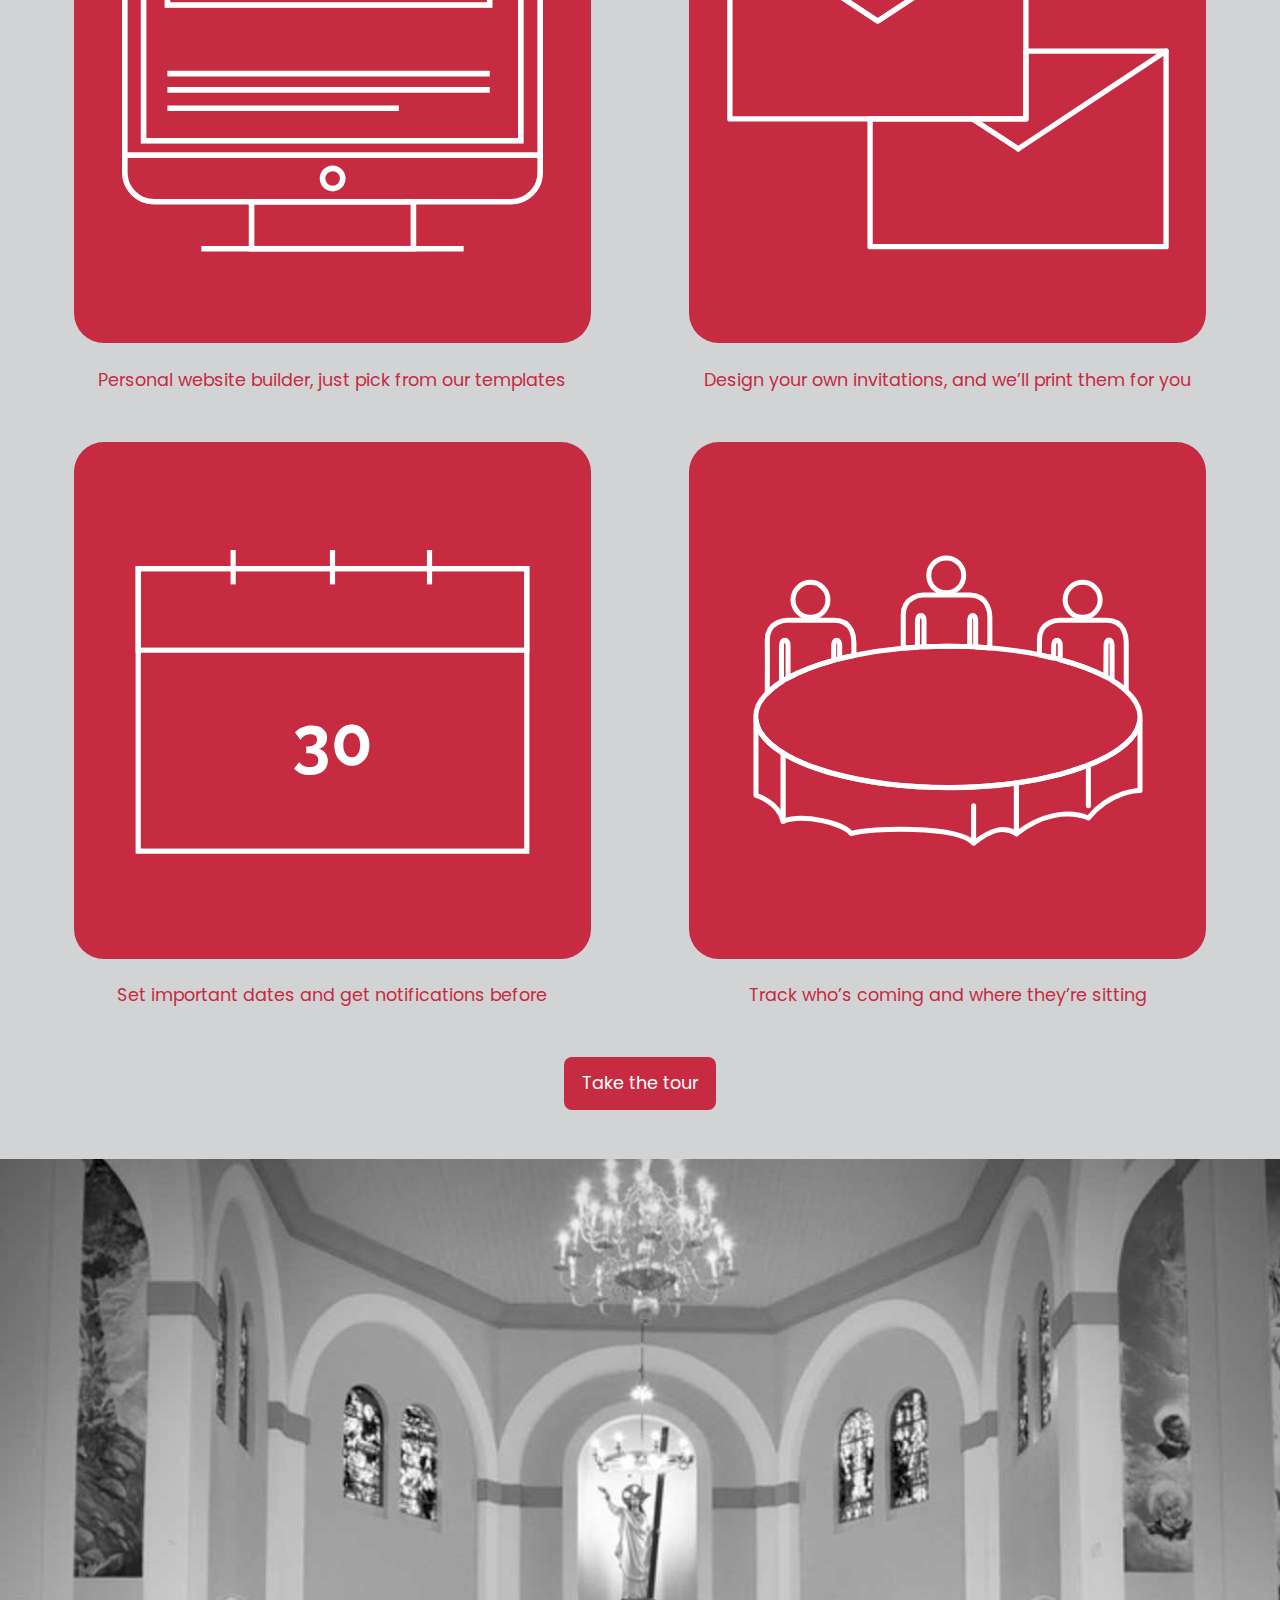
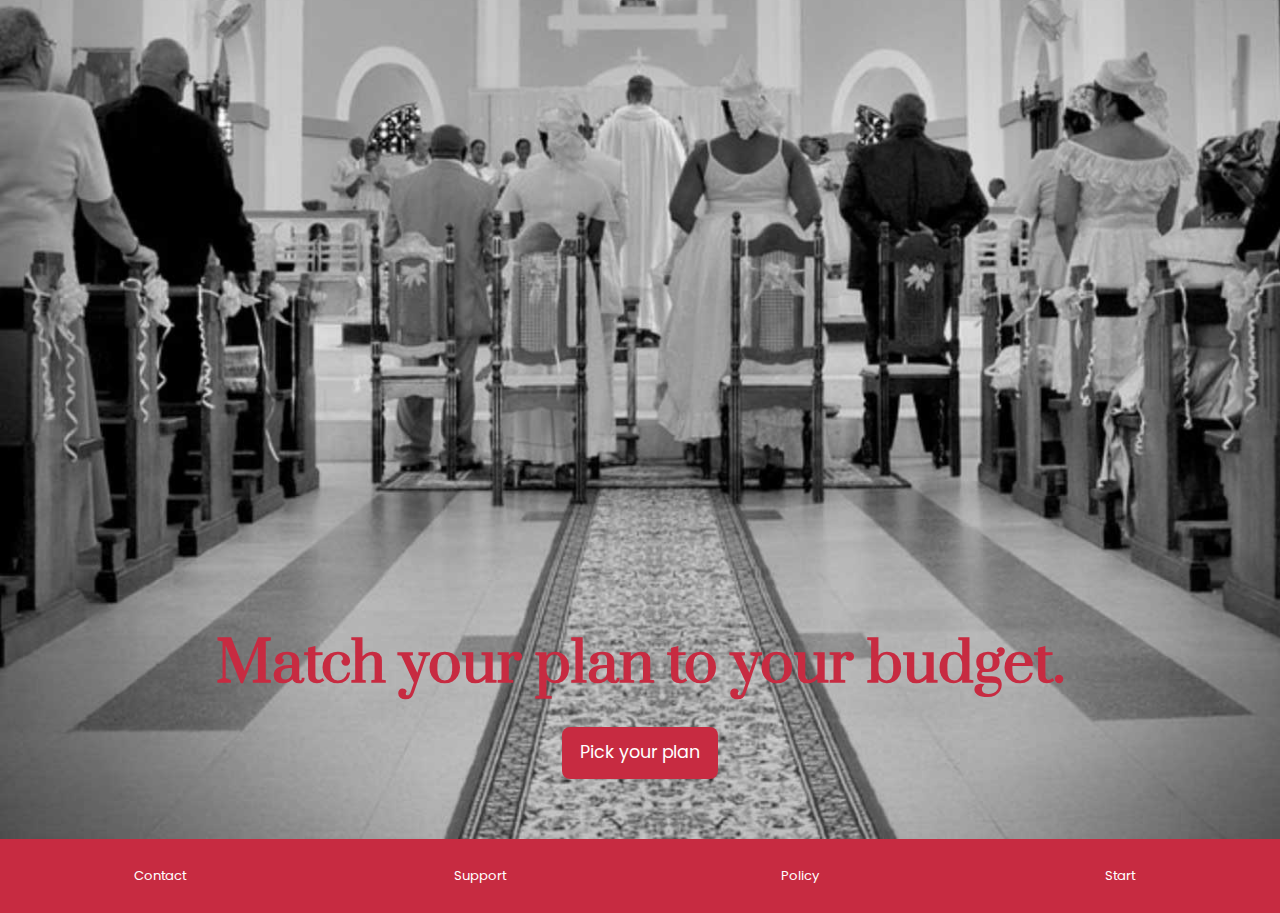
==== commit 02428c56: "removed some classes and unneeded elements" ====
--- a/index.html
+++ b/index.html
@@ -16,31 +16,31 @@
 
 <body>
 
-  <header>
-
-    <div class="grid grid-middle gutter-1-2 pad-top-half">
+  <header class="redb">
+
+    <div class="grid grid-middle">
 
       <div class="unit s-1 m-1-3 l-1-3">
-        <h1 class="brand"><img class="img-flex" src="img/logo.svg" alt="one plus one"></h1>
+        <h1 class="brand push-0"><img class="img-flex" src="img/logo.svg" alt="one plus one"></h1>
 
       </div>
 
       <nav class="unit s-1 m-2-3 l-2-3">
-        <ul class="list-group list-group--inline nav">
-          <li>
-            <a class="link-box btn" href="#">Tour</a>
-          </li>
-
-          <li>
-            <a class="link-box btn" href="#">Pricing</a>
-          </li>
-
-          <li>
-            <a class="link-box btn" href="#">Signup</a>
-          </li>
-
-          <li>
-            <a class="link-box btn" href="#">Login</a>
+        <ul class="list-group list-group--inline nav push-0">
+          <li class="links">
+            <a class="link-box links island" href="#">Tour</a>
+          </li>
+
+          <li class="links">
+            <a class="link-box links island" href="#">Pricing</a>
+          </li>
+
+          <li class="links">
+            <a class="link-box links island" href="#">Signup</a>
+          </li>
+
+          <li class="links">
+            <a class="link-box links island" href="#">Login</a>
           </li>
         </ul>
 
@@ -55,8 +55,8 @@
     <img class="embed__item" src="img/panov1.jpg" alt="a panoramic shot of a wedding">
   </div>
   <div class="island absolute pin-banner text-center">
-  <h1 class="orange-red shadow peta">Weddings made wonderfully simple.</h1>
-  <p class="orange-red shadow">A wedding website builder, invitation designer, calendar planner, budget tracker and more, all in one place.</p>
+  <h1 class="red shadow peta brand">Weddings made wonderfully simple.</h1>
+  <p class="red shadow">A wedding website builder, invitation designer, calendar planner, budget tracker and more, all in one place.</p>
   <a href="#" class="btn">Sign up now</a>
   </div>
   </div>
@@ -65,9 +65,9 @@
   <div class="embed embed--1by1">
     <img class="embed__item" src="img/panov2.jpg" alt="a panoramic shot of a wedding">
   </div>
-  <div class="island absolute pin-banner text-center margin12">
-  <h1 class="orange-red shadow peta">Weddings made wonderfully simple.</h1>
-  <p class="orange-red shadow">A wedding website builder, invitation designer, calendar planner, budget tracker and more, all in one place.</p>
+  <div class="island absolute pin-banner text-center">
+  <h1 class="red shadow peta brand">Weddings made wonderfully simple.</h1>
+  <p class="red shadow">A wedding website builder, invitation designer, calendar planner, budget tracker and more, all in one place.</p>
   <a href="#" class="btn">Sign up now</a>
   </div>
   </div>
@@ -77,48 +77,54 @@
     <img class="embed__item" src="img/panov3.jpg" alt="a panoramic shot of a wedding">
   </div>
   <div class="island absolute pin-banner text-center margin12">
-  <h1 class="orange-red shadow tera">Weddings made wonderfully simple.</h1>
-  <p class="orange-red shadow mega">A wedding website builder, invitation designer, calendar planner, budget tracker and more, all in one place.</p>
+  <h1 class="red shadow tera brand">Weddings made wonderfully simple.</h1>
+  <p class="red shadow mega">A wedding website builder, invitation designer, calendar planner, budget tracker and more, all in one place.</p>
   <a href="#" class="btn">Sign up now</a>
   </div>
   </div>
 
-  <section class="pad-b oredb">
+  <section class="pad-b light-greyb">
 
     <div class="grid pad-t">
 
-      <div class="unit s-1 m-1 l-1 pad-t">
-        <h2 class="text-center white tera">Our features include:</h2>
-      </div>
-
-      <div class="unit s-1 m-1-2 l-1-4">
-        <figure class="island-m push-0 island rounded whiteb">
-        <img class="img-flex" src="img/computer-icon.svg" alt="a symbol of a computer">
-        <figcaption class="text-center orange-red">Personal website builder, just pick from our templates</figcaption>
-      </figure>
-
-      </div>
-
-      <div class="unit s-1 m-1-2 l-1-4">
-        <figure class="island-m push-0 island rounded whiteb">
-        <img class="img-flex" src="img/mail-icon.svg" alt="a symbol of an invitation">
-        <figcaption class="text-center orange-red">Design your own invitations, and we’ll print them</figcaption>
-      </figure>
-
-      </div>
-
-      <div class="unit s-1 m-1-2 l-1-4">
-        <figure class="island-m push-0 island rounded whiteb">
-        <img class="img-flex" src="img/calendar-icon.svg" alt="a symbol of a calendar">
-        <figcaption class="text-center orange-red">Set important dates and get notifications before</figcaption>
-      </figure>
-
-      </div>
-
-      <div class="unit s-1 m-1-2 l-1-4">
-        <figure class="island-m push-0 island rounded whiteb">
-        <img class="img-flex" src="img/guests-icon.svg" alt="a symbol of guests">
-        <figcaption class="text-center orange-red">Track who’s coming and where they’re sitting</figcaption>
+
+
+      <div class="unit s-1 m-1-2 l-1-4">
+        <figure class="gutter">
+          <div class="island-m push-0 rounded redb">
+        <img class="img-flex island" src="img/computer-icon.svg" alt="a symbol of a computer">
+      </div>
+        <figcaption class="text-center red">Personal website builder, just pick from our templates</figcaption>
+      </figure>
+
+      </div>
+
+      <div class="unit s-1 m-1-2 l-1-4">
+        <figure class="gutter">
+          <div class="island-m push-0 rounded redb">
+          <img class="img-flex island" src="img/mail-icon.svg" alt="a symbol of an invitation">
+        </div>
+        <figcaption class="text-center red">Design your own invitations, and we’ll print them for you</figcaption>
+      </figure>
+
+      </div>
+
+      <div class="unit s-1 m-1-2 l-1-4">
+        <figure class="gutter">
+          <div class="island-m push-0 rounded redb">
+        <img class="img-flex island" src="img/calendar-icon.svg" alt="a symbol of a calendar">
+      </div>
+        <figcaption class="text-center red">Set important dates and get notifications before</figcaption>
+      </figure>
+
+      </div>
+
+      <div class="unit s-1 m-1-2 l-1-4">
+        <figure class="gutter">
+          <div class="island-m push-0 rounded redb">
+        <img class="img-flex island" src="img/guests-icon.svg" alt="a symbol of guests">
+      </div>
+        <figcaption class="text-center red">Track who’s coming and where they’re sitting</figcaption>
       </figure>
 
       </div>
@@ -136,7 +142,7 @@
     <img class="embed__item" src="img/photov1.jpg" alt="a panoramic shot of a wedding">
   </div>
   <div class="island absolute pin-banner text-center">
-  <p class="orange shadow giga">We know everyone has a different budget, so we have multiple price plans</p>
+  <h2 class="red brand ">Match your plan to your budget.</h2>
   <a href="#" class="btn">Pick your plan</a>
   </div>
   </div>
@@ -145,8 +151,8 @@
   <div class="embed embed--1by1">
     <img class="embed__item" src="img/photov2.jpg" alt="a panoramic shot of a wedding">
   </div>
-  <div class="island absolute pin-banner text-center margin12">
-  <p class="orange shadow giga">We know everyone has a different budget, so we have multiple price plans</p>
+  <div class="island absolute pin-banner text-center">
+  <h2 class="red brand ">Match your plan to your budget.</h2>
   <a href="#" class="btn">Pick your plan</a>
   </div>
   </div>
@@ -156,46 +162,38 @@
     <img class="embed__item" src="img/photov3.jpg" alt="a panoramic shot of a wedding">
   </div>
   <div class="island absolute pin-banner text-center margin12">
-  <p class="orange shadow giga">We know everyone has a different budget, so we have multiple price plans</p>
+  <h2 class="red brand ">Match your plan to your budget.</h2>
   <a href="#" class="btn">Pick your plan</a>
   </div>
   </div>
 
-  <section class="pad-b">
-
-    <div class="grid pad-t">
-
-      <div class="unit s-1 m-1 l-1 text-center pad-t">
-        <h3 class="text-center">It's as easy as 1-2-3</h3>
-      </div>
-
-      <div class="unit s-1 m-1 l-1-3">
-      <a class="link-box" href="#">
-        <div class="grid grid-middle gutter orangeb rounded island-m">
-        <p class="unit s-1-3 m-1-3 l-1-3 gutter peta"><strong>1</strong></p><p class="unit s-2-3 m-2-3 l-2-3 mega">Pick a plan</p>
-      </div>
-      </a>
-      </div>
-
-      <div class="unit s-1 m-1 l-1-3">
-      <a class="link-box" href="#">
-        <div class="grid grid-middle gutter orangeb rounded island-m">
-        <p class="unit s-1-3 m-1-3 l-1-3 gutter peta"><strong>2</strong></p><p class="unit s-2-3 m-2-3 l-2-3 mega">Sign up</p>
-      </div>
-      </a>
-      </div>
-
-      <div class="unit s-1 m-1 l-1-3">
-      <a class="link-box" href="#">
-        <div class="grid grid-middle gutter orangeb rounded island-m">
-        <p class="unit s-1-3 m-1-3 l-1-3 gutter peta"><strong>3</strong></p><p class="unit s-2-3 m-2-3 l-2-3 mega">Get started!</p>
-      </div>
-      </a>
-      </div>
-
-    </div>
-
-  </section>
+  <footer>
+
+  <div class="grid grid middle text-center">
+
+    <div class="unit s-1-4 m-1-4 l-1-4 links">
+      <a class="milli link-box island" href="#">Contact</a>
+
+    </div>
+
+    <div class="unit s-1-4 m-1-4 l-1-4 links">
+      <a class="milli link-box island" href="#">Support</a>
+
+    </div>
+
+    <div class="unit s-1-4 m-1-4 l-1-4 links">
+      <a class="milli link-box island" href="#">Policy</a>
+
+    </div>
+
+    <div class="unit s-1-4 m-1-4 l-1-4 links">
+      <a class="milli link-box island" href="#">Start</a>
+
+    </div>
+
+  </div>
+
+  </footer>
 
 </body>
 
--- a/css/modules.css
+++ b/css/modules.css
@@ -37,7 +37,11 @@
 }
 
 .rounded {
-  border-radius: 10px;
+  border-radius: 30px;
+}
+
+.border-red {
+  border: 3px solid #c72b41;
 }
 
 img {
@@ -257,6 +261,8 @@
 
 .pin-banner {
   bottom: 2em;
+  left: 0;
+  right: 0;
 }
 
 .pin-top-left, .pin-tl {
@@ -294,12 +300,13 @@
 .link-box {
   display: block;
   text-decoration: none;
+  color: #fff;
 }
 
 .btn {
   display: inline-block;
-  padding: 0.375em 0.75em 0.42em;
-  background-color: #333;
+  padding: 0.75em 1em 0.84em;
+  background-color: #c72b41;
   border-radius: 8px;
   border: 0;
   color: #fff;
@@ -307,7 +314,7 @@
 }
 
 .btn:hover {
-  background-color: #000;
+  background-color: #800834;
   color: #fff;
 }
 
--- a/css/typography.css
+++ b/css/typography.css
@@ -21,24 +21,16 @@
   color: #fff;
 }
 
-.dark-blue {
-  color: #17172f;
-}
-
-.dark-pink {
-  color: #88376d;
-}
-
-.orange-red {
-  color: #c6615c;
-}
-
-.orange {
-  color: #feb253;
-}
-
-.beige {
-  color: #e8c47b;
+.purple {
+  color: #4f054f;
+}
+
+.blue {
+  color: #0379db;
+}
+
+.red {
+  color: #c72b41;
 }
 
 sub, sup {
--- a/css/main.css
+++ b/css/main.css
@@ -1,33 +1,23 @@
 /* Colors used throughout:
-#17172f; - dark blue
-#88376d; - dark pink
 #c6615c; - orange-red
-#feb253; - orange
-#e8c47b; - beige
+#d1d3d4; - 20% black
+#c72b41; - red
 */
 
 .whiteb {
   background-color: #fff;
 }
 
-.blueb {
-  background-color: #17172f;
+.redb {
+  background-color: #c72b41;
 }
 
-.pinkb {
-  background-color: #88376d;
+.purpleb {
+  background-color: #4c2854;
 }
 
-.oredb {
-  background-color: #c6615c;
-}
-
-.orangeb {
-  background-color: #feb253;
-}
-
-.beigeb {
-  background-color: #e8c47b;
+.light-greyb {
+  background-color: #d1d3d4;
 }
 
 .nav {
@@ -39,8 +29,18 @@
   margin-right: 12%;
 }
 
-header {
-  background-color: #c6615c;
+.links {
+  background-color: #c72b41;
+  color: #fff;
+  display: block;
+}
+
+.links a {
+  color: #fff;
+}
+
+.links a:hover {
+  background-color: #800834;
 }
 
 .panov2 {
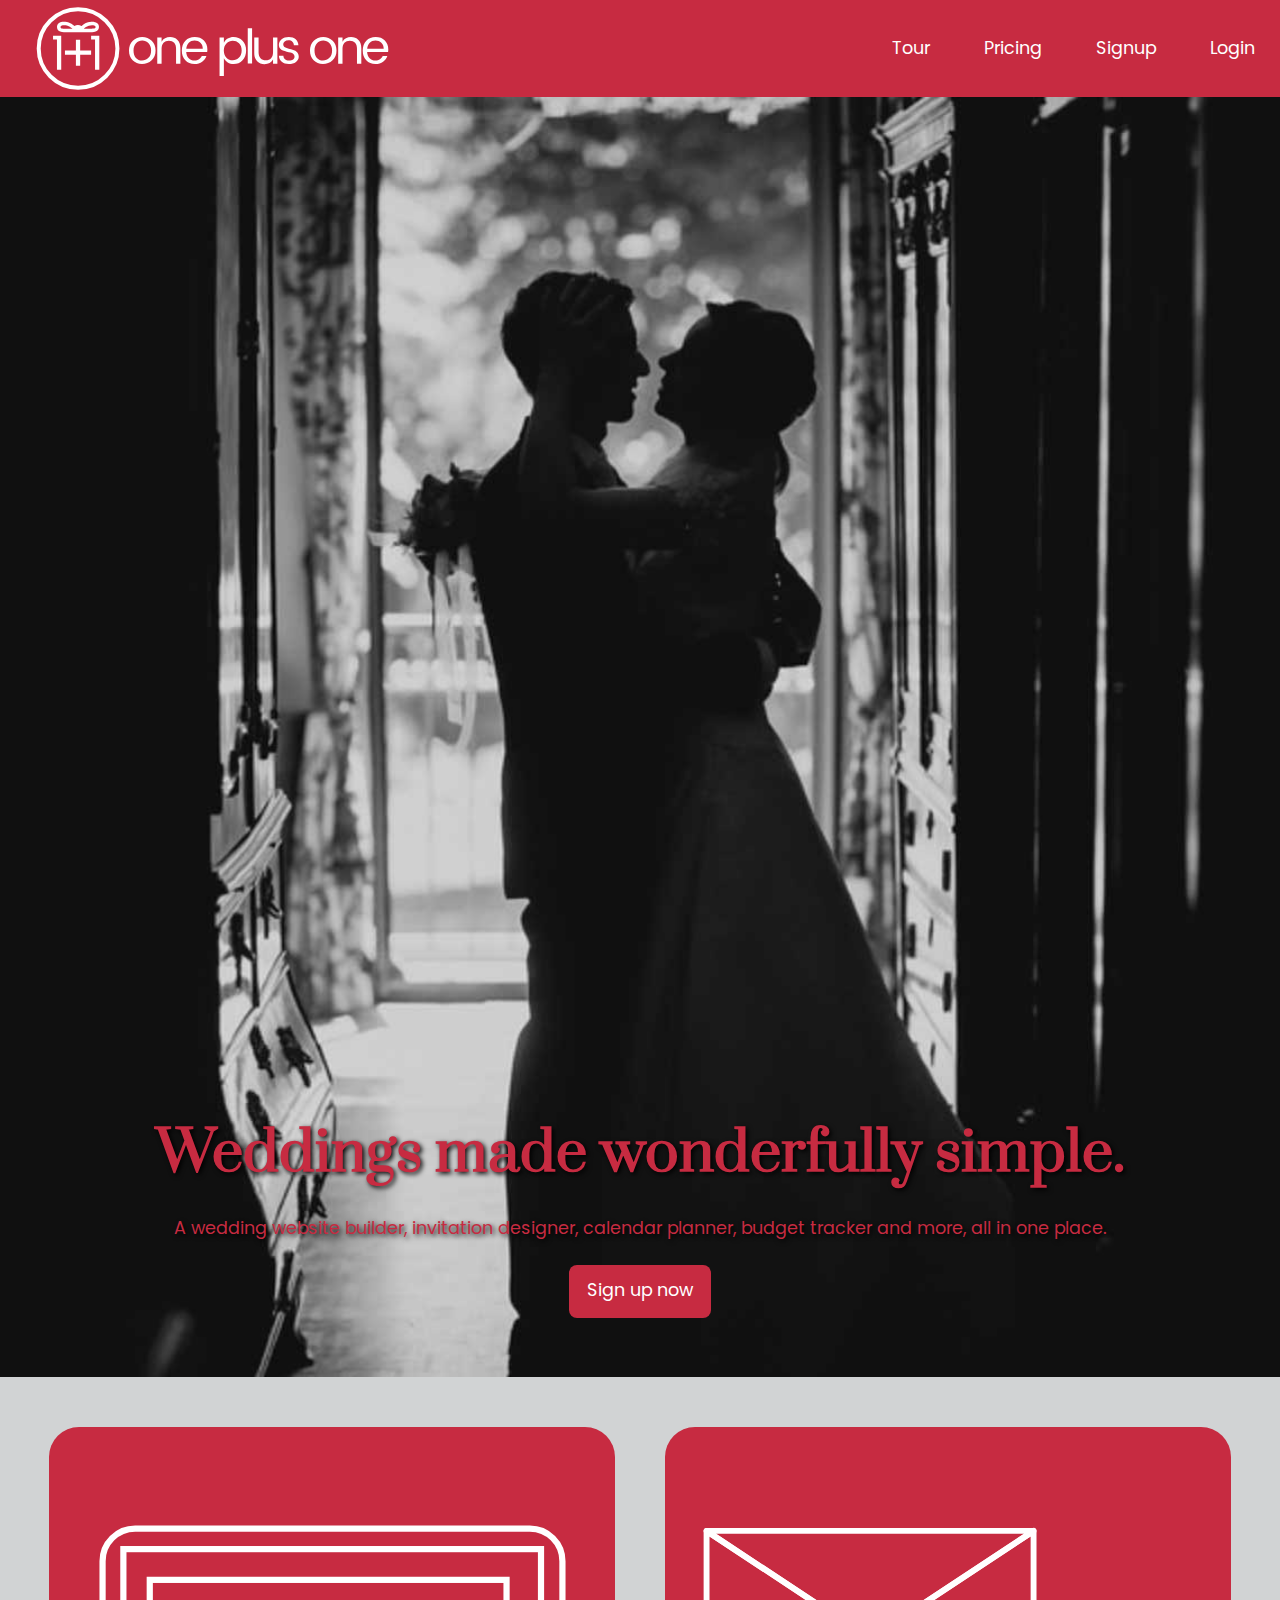
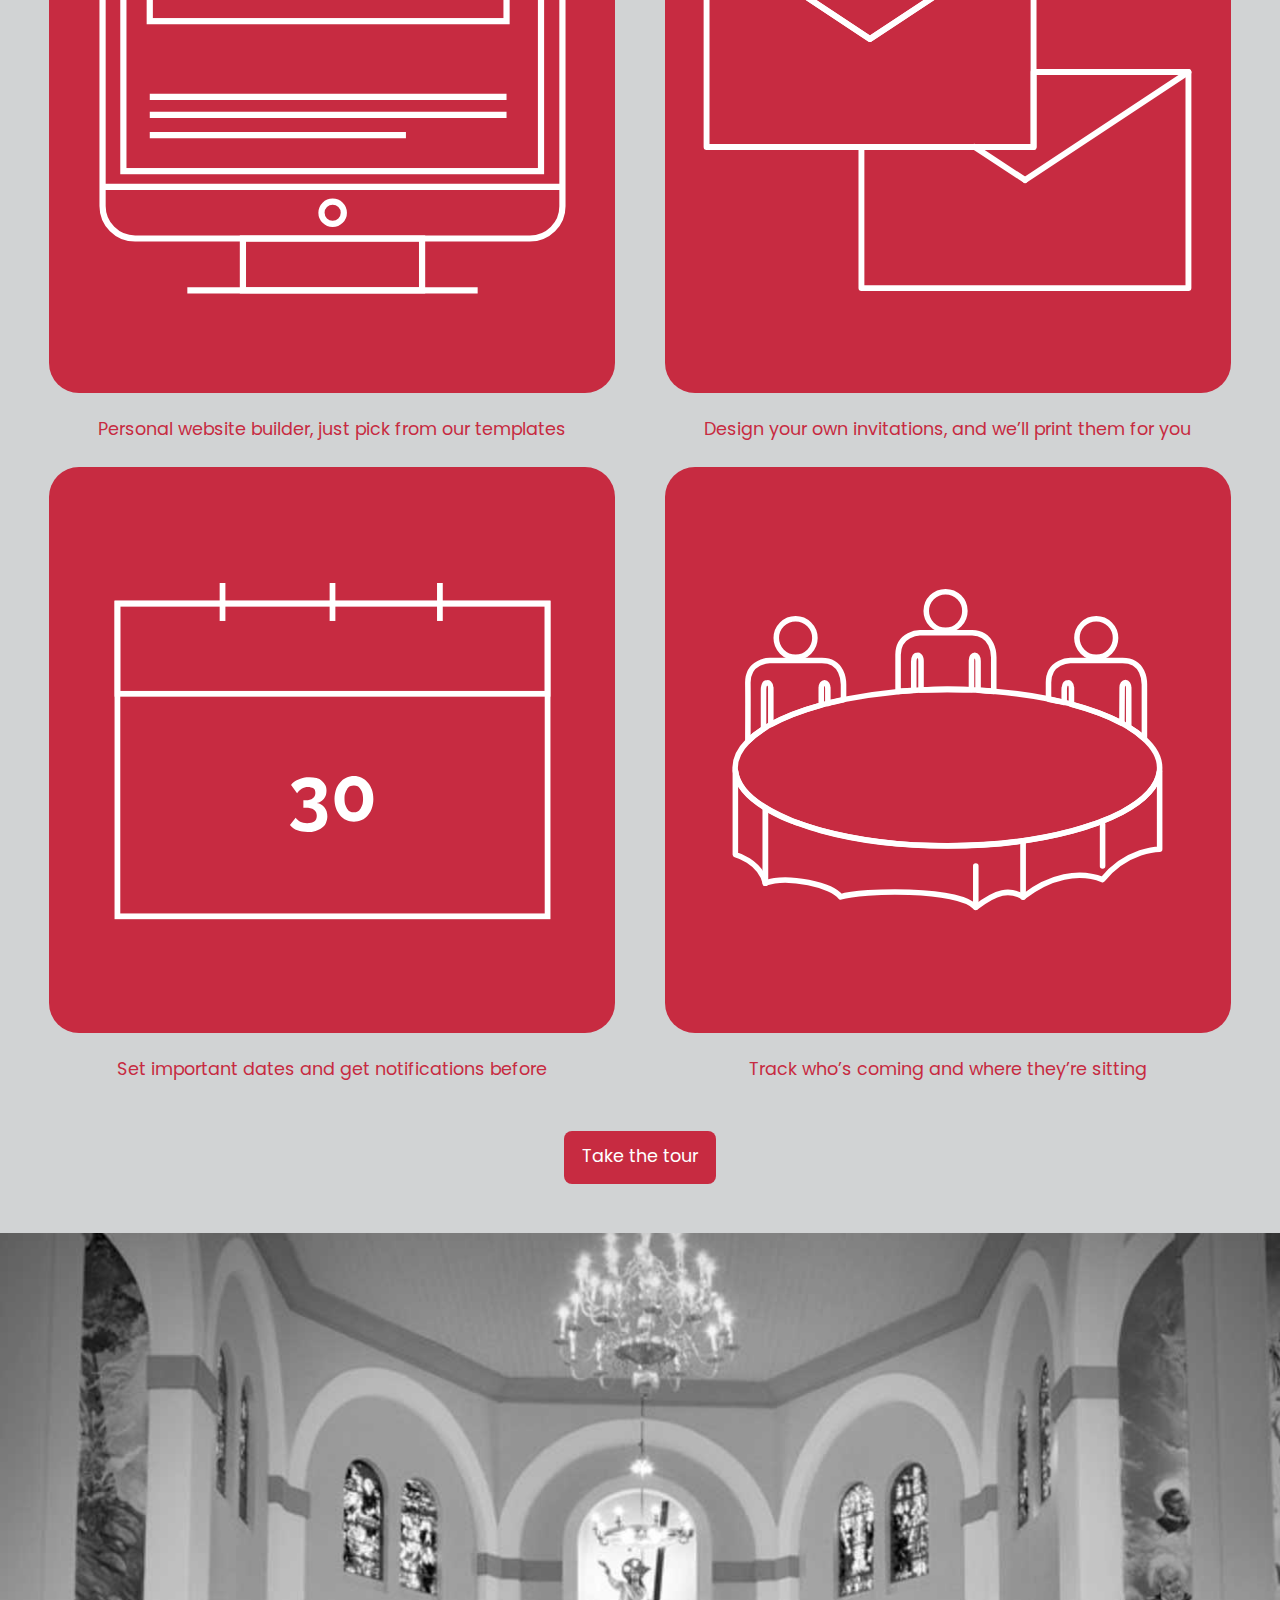
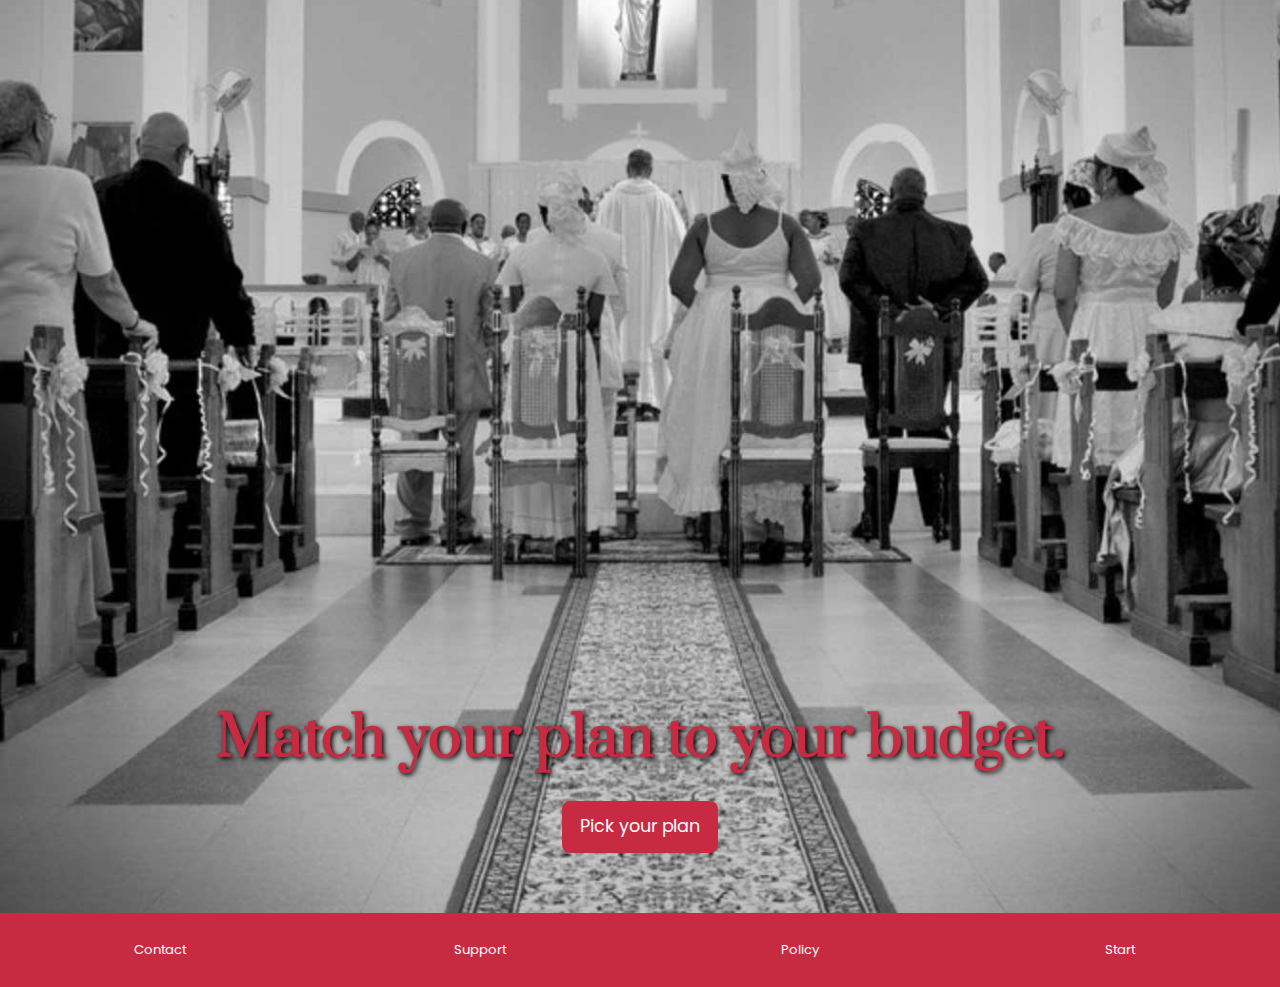
==== commit fecf8740: "made tour page" ====
--- a/index.html
+++ b/index.html
@@ -83,7 +83,7 @@
   </div>
   </div>
 
-  <section class="pad-b light-greyb">
+  <section class="pad-b pad-t light-greyb">
 
     <div class="grid pad-t">
 
@@ -91,7 +91,7 @@
 
       <div class="unit s-1 m-1-2 l-1-4">
         <figure class="gutter">
-          <div class="island-m push-0 rounded redb">
+          <div class="push rounded redb">
         <img class="img-flex island" src="img/computer-icon.svg" alt="a symbol of a computer">
       </div>
         <figcaption class="text-center red">Personal website builder, just pick from our templates</figcaption>
@@ -101,7 +101,7 @@
 
       <div class="unit s-1 m-1-2 l-1-4">
         <figure class="gutter">
-          <div class="island-m push-0 rounded redb">
+          <div class="push rounded redb">
           <img class="img-flex island" src="img/mail-icon.svg" alt="a symbol of an invitation">
         </div>
         <figcaption class="text-center red">Design your own invitations, and we’ll print them for you</figcaption>
@@ -111,7 +111,7 @@
 
       <div class="unit s-1 m-1-2 l-1-4">
         <figure class="gutter">
-          <div class="island-m push-0 rounded redb">
+          <div class="push rounded redb">
         <img class="img-flex island" src="img/calendar-icon.svg" alt="a symbol of a calendar">
       </div>
         <figcaption class="text-center red">Set important dates and get notifications before</figcaption>
@@ -121,7 +121,7 @@
 
       <div class="unit s-1 m-1-2 l-1-4">
         <figure class="gutter">
-          <div class="island-m push-0 rounded redb">
+          <div class="push rounded redb">
         <img class="img-flex island" src="img/guests-icon.svg" alt="a symbol of guests">
       </div>
         <figcaption class="text-center red">Track who’s coming and where they’re sitting</figcaption>
@@ -130,7 +130,7 @@
       </div>
 
       <div class="unit s-1 m-1 l-1 push text-center pad-t">
-        <a href="#" class="btn">Take the tour</a>
+        <a href="tour.html" class="btn">Take the tour</a>
       </div>
 
     </div>
@@ -142,7 +142,7 @@
     <img class="embed__item" src="img/photov1.jpg" alt="a panoramic shot of a wedding">
   </div>
   <div class="island absolute pin-banner text-center">
-  <h2 class="red brand ">Match your plan to your budget.</h2>
+  <h2 class="red brand shadow">Match your plan to your budget.</h2>
   <a href="#" class="btn">Pick your plan</a>
   </div>
   </div>
@@ -152,7 +152,7 @@
     <img class="embed__item" src="img/photov2.jpg" alt="a panoramic shot of a wedding">
   </div>
   <div class="island absolute pin-banner text-center">
-  <h2 class="red brand ">Match your plan to your budget.</h2>
+  <h2 class="red brand shadow">Match your plan to your budget.</h2>
   <a href="#" class="btn">Pick your plan</a>
   </div>
   </div>
@@ -162,7 +162,7 @@
     <img class="embed__item" src="img/photov3.jpg" alt="a panoramic shot of a wedding">
   </div>
   <div class="island absolute pin-banner text-center margin12">
-  <h2 class="red brand ">Match your plan to your budget.</h2>
+  <h2 class="red brand shadow">Match your plan to your budget.</h2>
   <a href="#" class="btn">Pick your plan</a>
   </div>
   </div>
--- a/css/main.css
+++ b/css/main.css
@@ -1,11 +1,31 @@
 /* Colors used throughout:
 #c6615c; - orange-red
 #d1d3d4; - 20% black
+#58595b; - 80% black
 #c72b41; - red
+#800834; - dark red
 */
+
+header {
+  overflow: hidden;
+}
 
 .whiteb {
   background-color: #fff;
+}
+
+.signupbtn {
+  text-align: center;
+  display: block;
+  margin: 0em 2em;
+  background-color: #c72b41;
+  text-decoration: none;
+  color: #fff;
+  border-radius: 20px;
+}
+
+.signupbtn:hover {
+  background-color: #800834;
 }
 
 .redb {
@@ -18,6 +38,10 @@
 
 .light-greyb {
   background-color: #d1d3d4;
+}
+
+.dark-greyb {
+  background-color: #58595b;
 }
 
 .nav {
@@ -68,6 +92,12 @@
     float: right;
   }
 
+  .signupbtn {
+    text-align: center;
+    display: block;
+    margin: 0em 6em;
+  }
+
   .panov1 {
     visibility: collapse;
     display: none;
@@ -90,6 +120,13 @@
 }
 
 @media only screen and (min-width: 86em) {
+
+  .signupbtn {
+    text-align: center;
+    display: block;
+    margin: 0em 10em;
+  }
+
   .panov2 {
     visibility: collapse;
     display: none;
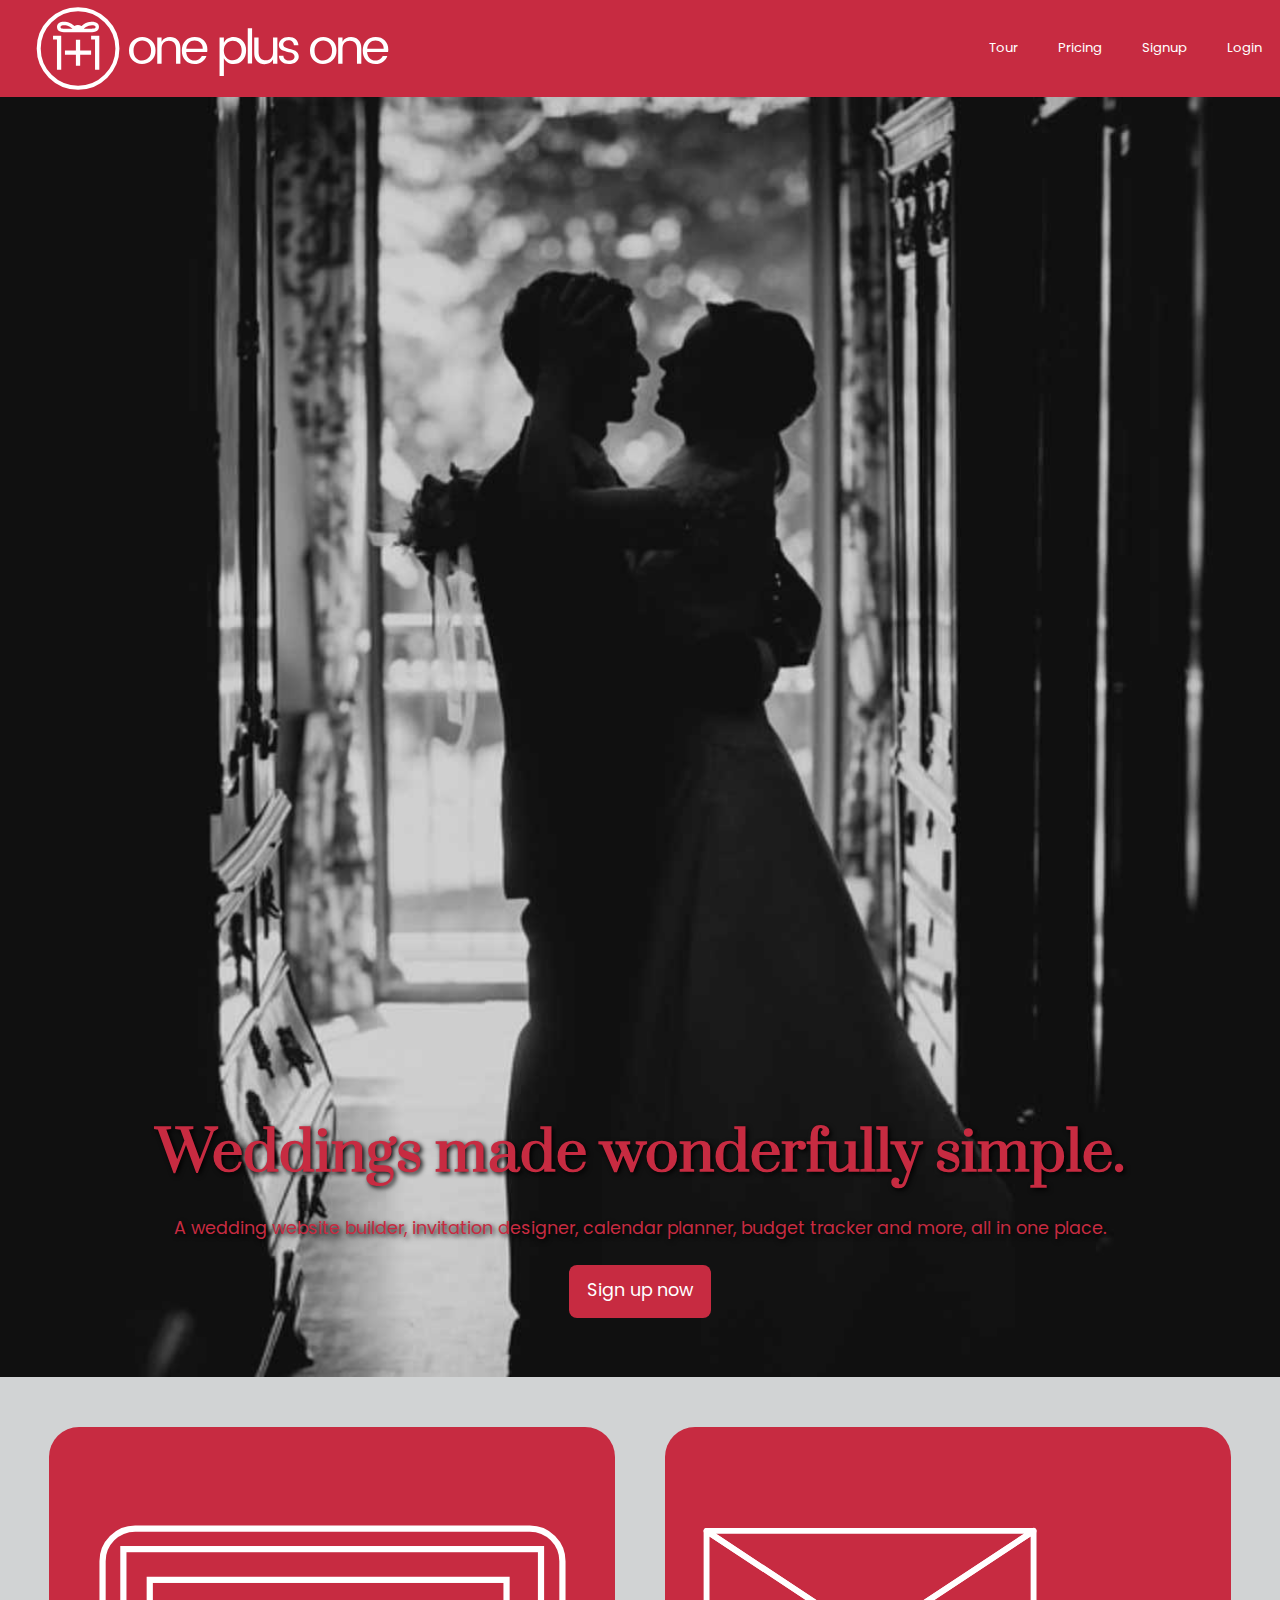
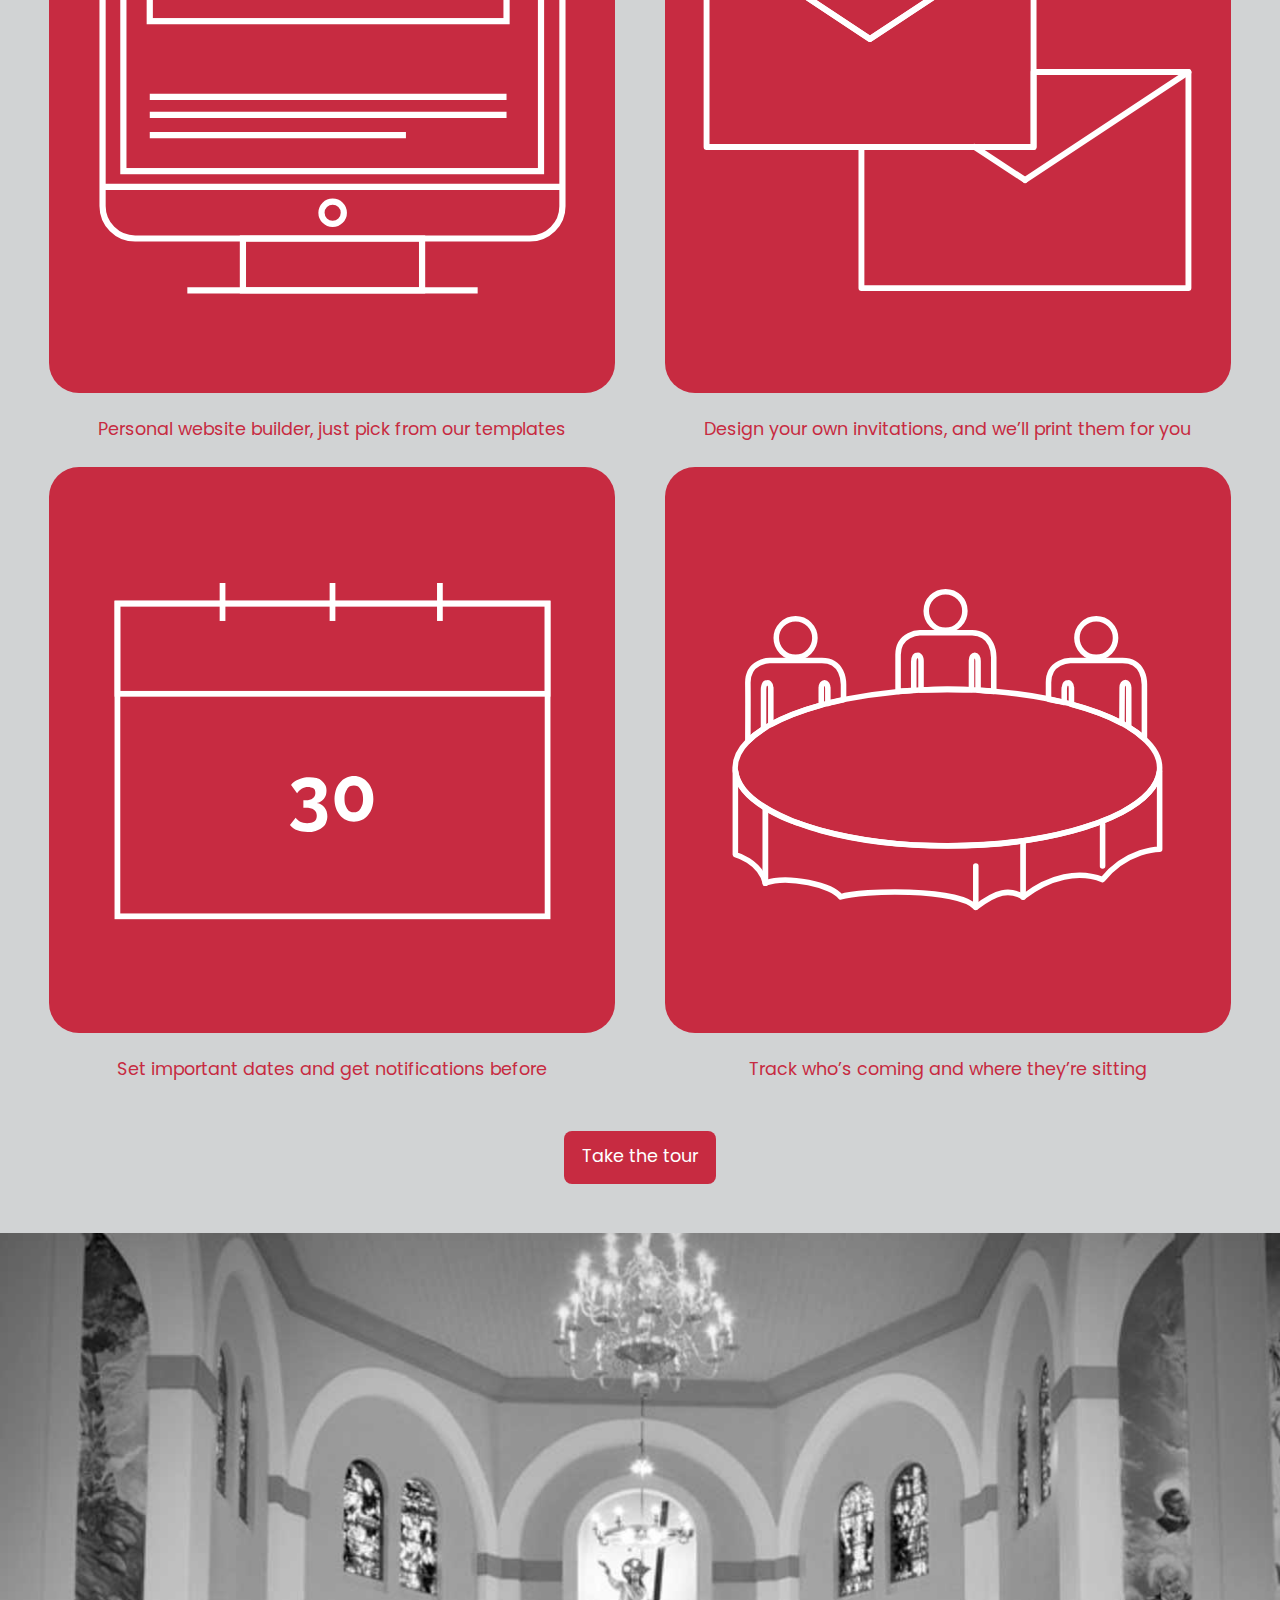
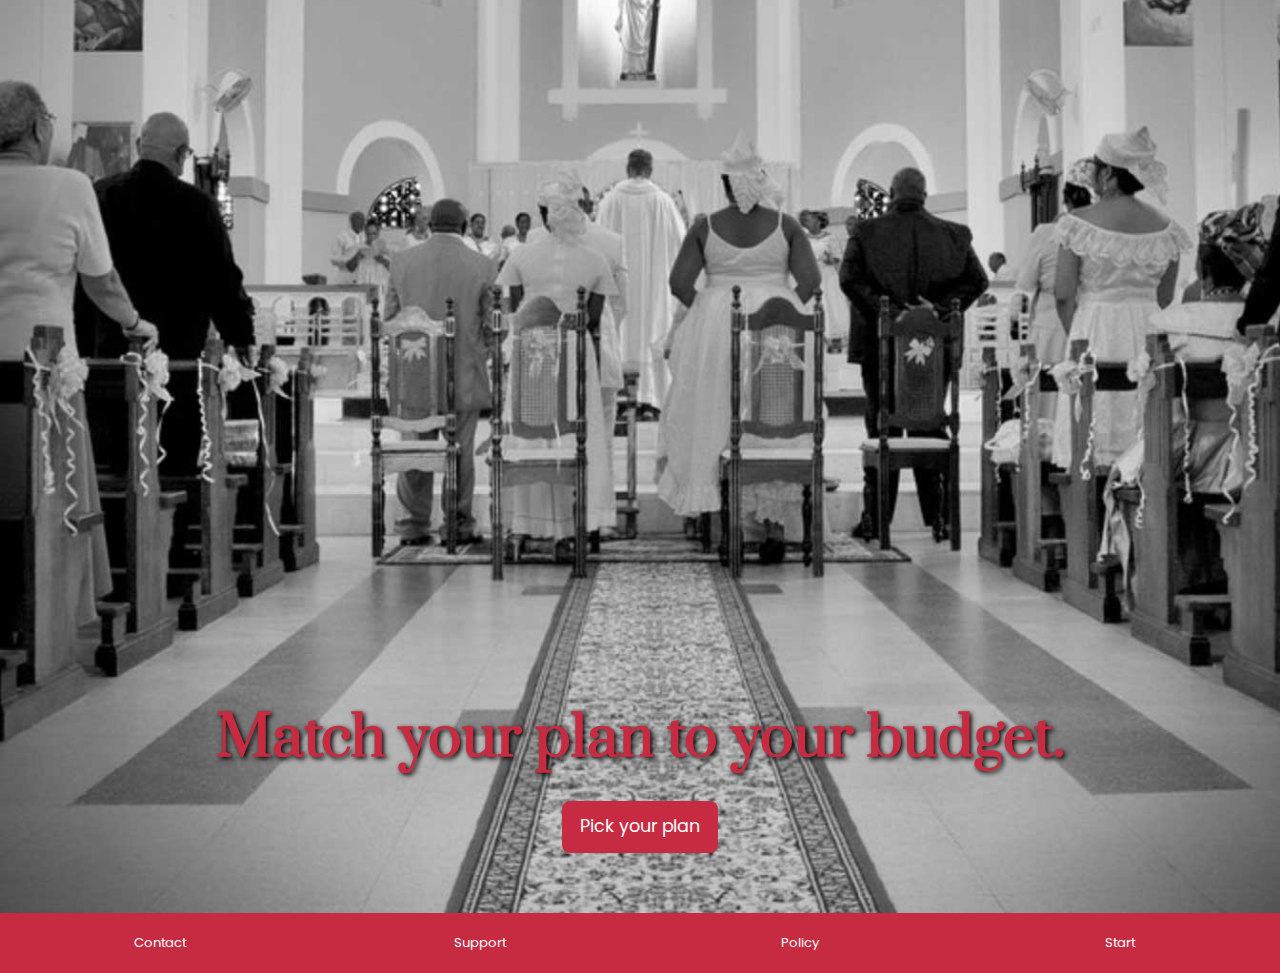
==== commit a10dc832: "made pricing page and fixed all links" ====
--- a/index.html
+++ b/index.html
@@ -21,26 +21,28 @@
     <div class="grid grid-middle">
 
       <div class="unit s-1 m-1-3 l-1-3">
+        <a href="index.html">
         <h1 class="brand push-0"><img class="img-flex" src="img/logo.svg" alt="one plus one"></h1>
+      </a>
 
       </div>
 
       <nav class="unit s-1 m-2-3 l-2-3">
         <ul class="list-group list-group--inline nav push-0">
           <li class="links">
-            <a class="link-box links island" href="#">Tour</a>
-          </li>
-
-          <li class="links">
-            <a class="link-box links island" href="#">Pricing</a>
-          </li>
-
-          <li class="links">
-            <a class="link-box links island" href="#">Signup</a>
-          </li>
-
-          <li class="links">
-            <a class="link-box links island" href="#">Login</a>
+            <a class="link-box island milli" href="tour.html">Tour</a>
+          </li>
+
+          <li class="links">
+            <a class="link-box island milli" href="pricing.html">Pricing</a>
+          </li>
+
+          <li class="links">
+            <a class="link-box island milli" href="signup.html">Signup</a>
+          </li>
+
+          <li class="links">
+            <a class="link-box island milli" href="#">Login</a>
           </li>
         </ul>
 
@@ -68,7 +70,7 @@
   <div class="island absolute pin-banner text-center">
   <h1 class="red shadow peta brand">Weddings made wonderfully simple.</h1>
   <p class="red shadow">A wedding website builder, invitation designer, calendar planner, budget tracker and more, all in one place.</p>
-  <a href="#" class="btn">Sign up now</a>
+  <a href="signup.html" class="btn">Sign up now</a>
   </div>
   </div>
 
@@ -79,7 +81,7 @@
   <div class="island absolute pin-banner text-center margin12">
   <h1 class="red shadow tera brand">Weddings made wonderfully simple.</h1>
   <p class="red shadow mega">A wedding website builder, invitation designer, calendar planner, budget tracker and more, all in one place.</p>
-  <a href="#" class="btn">Sign up now</a>
+  <a href="signup.html" class="btn">Sign up now</a>
   </div>
   </div>
 
@@ -143,7 +145,7 @@
   </div>
   <div class="island absolute pin-banner text-center">
   <h2 class="red brand shadow">Match your plan to your budget.</h2>
-  <a href="#" class="btn">Pick your plan</a>
+  <a href="pricing.html" class="btn">Pick your plan</a>
   </div>
   </div>
 
@@ -153,7 +155,7 @@
   </div>
   <div class="island absolute pin-banner text-center">
   <h2 class="red brand shadow">Match your plan to your budget.</h2>
-  <a href="#" class="btn">Pick your plan</a>
+  <a href="pricing.html" class="btn">Pick your plan</a>
   </div>
   </div>
 
@@ -163,7 +165,7 @@
   </div>
   <div class="island absolute pin-banner text-center margin12">
   <h2 class="red brand shadow">Match your plan to your budget.</h2>
-  <a href="#" class="btn">Pick your plan</a>
+  <a href="pricing.html" class="btn">Pick your plan</a>
   </div>
   </div>
 
--- a/css/grids.css
+++ b/css/grids.css
@@ -100,7 +100,15 @@
   visibility: visible;
 }
 
+.unit-offset-s-1-4 {
+  margin-left: 25.0000%;
+}
+
 @media only screen and (min-width: 48em) {
+
+  .unit-offset-s-1-4 {
+    margin-left: 0;
+  }
 
 section {
   padding-left: 1.4em;
--- a/css/typography.css
+++ b/css/typography.css
@@ -23,6 +23,14 @@
 
 .purple {
   color: #4f054f;
+}
+
+.grey {
+  color: #d1d3d4;
+}
+
+.dark-grey {
+  color: #58595b;
 }
 
 .blue {
--- a/css/main.css
+++ b/css/main.css
@@ -48,6 +48,11 @@
   text-align: center;
 }
 
+nav {
+  display: block;
+  height: 100%;
+}
+
 .margin12 {
   margin-left: 12%;
   margin-right: 12%;
@@ -61,6 +66,7 @@
 
 .links a {
   color: #fff;
+  padding: 1rem;
 }
 
 .links a:hover {
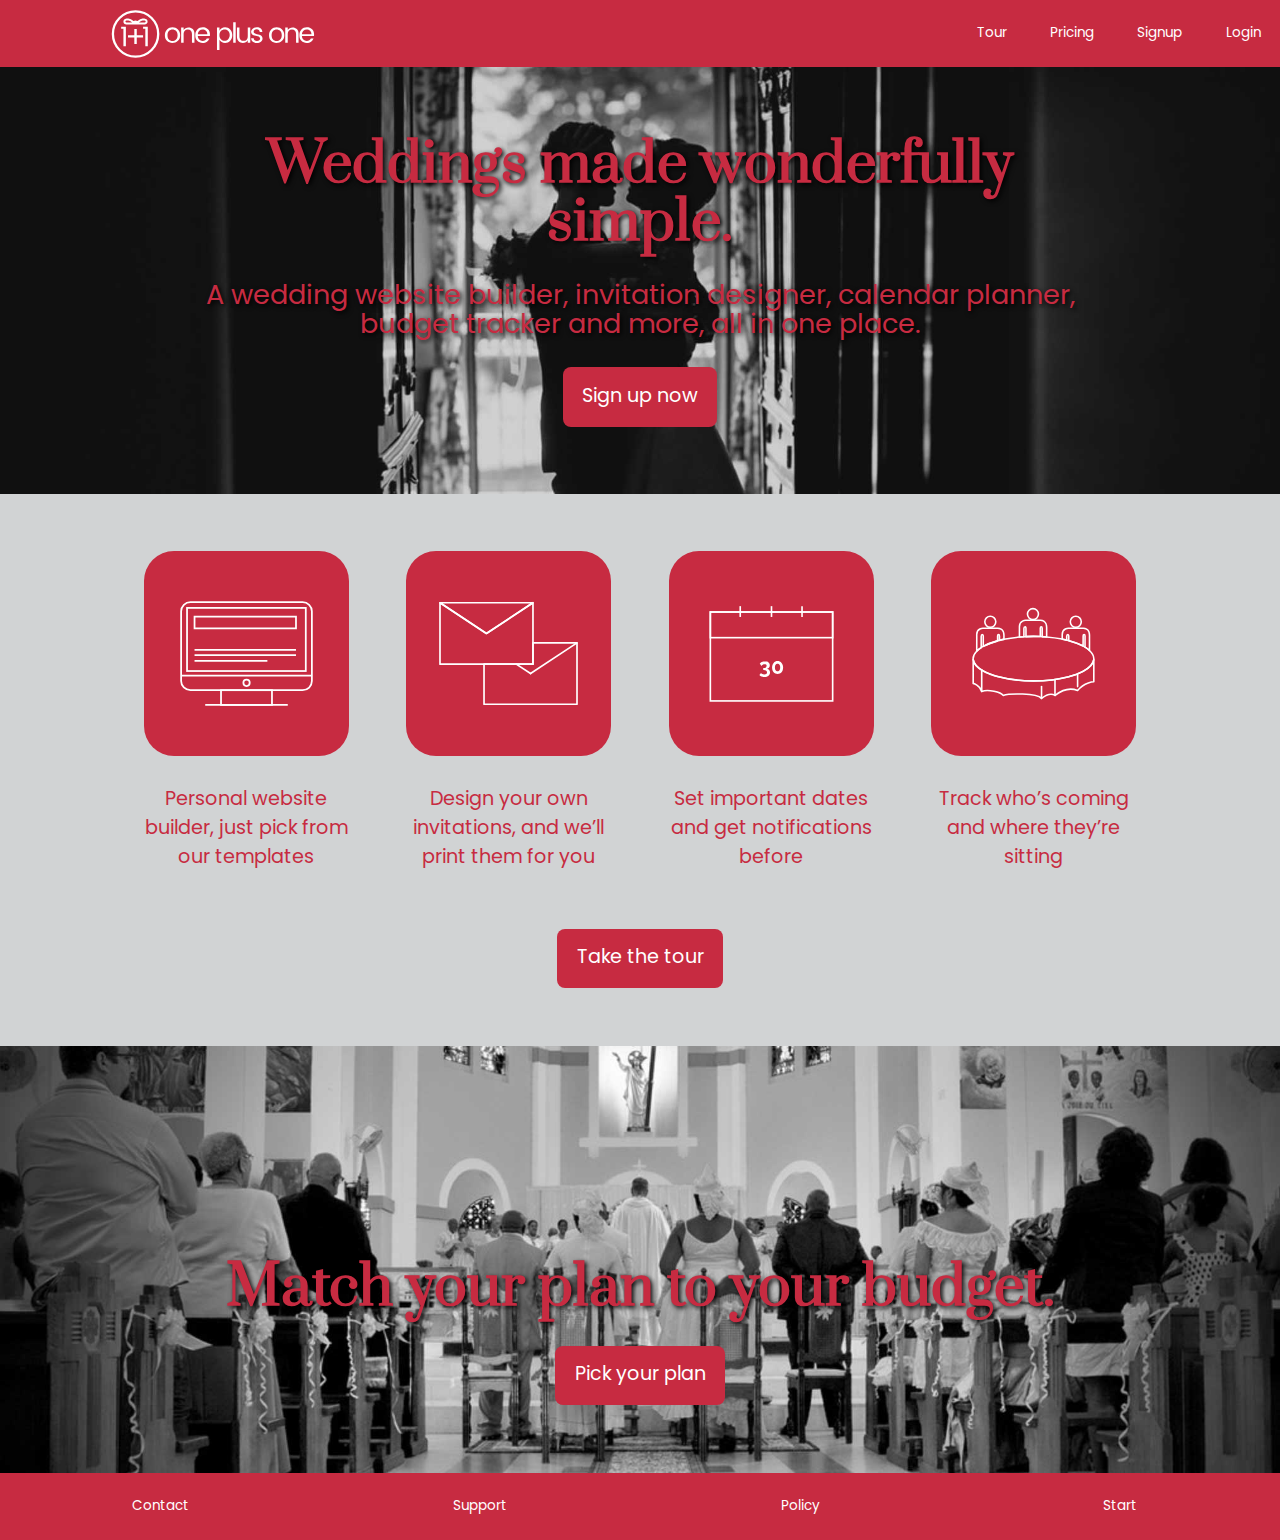
==== commit 269b097b: "fixed accessibility issues" ====
--- a/index.html
+++ b/index.html
@@ -16,18 +16,23 @@
 
 <body>
 
-  <header class="redb">
+  <ul class="skip-links">
+    <li><a href="#main">Jump to main content</a></li>
+    <li><a href="#nav">Jump to navigation</a></li>
+  </ul>
+
+  <header class="redb" role="banner">
 
     <div class="grid grid-middle">
 
       <div class="unit s-1 m-1-3 l-1-3">
         <a href="index.html">
-        <h1 class="brand push-0"><img class="img-flex" src="img/logo.svg" alt="one plus one"></h1>
+        <h1 class="brand push-0 masthead"><img class="img-flex" src="img/logo.svg" alt="one plus one"></h1>
       </a>
 
       </div>
 
-      <nav class="unit s-1 m-2-3 l-2-3">
+      <nav class="unit s-1 m-2-3 l-2-3" id="nav" role="navigation">
         <ul class="list-group list-group--inline nav push-0">
           <li class="links">
             <a class="link-box island milli" href="tour.html">Tour</a>
@@ -59,7 +64,7 @@
   <div class="island absolute pin-banner text-center">
   <h1 class="red shadow peta brand">Weddings made wonderfully simple.</h1>
   <p class="red shadow">A wedding website builder, invitation designer, calendar planner, budget tracker and more, all in one place.</p>
-  <a href="#" class="btn">Sign up now</a>
+  <a href="signup.html" class="btn">Sign up now</a>
   </div>
   </div>
 
@@ -85,7 +90,7 @@
   </div>
   </div>
 
-  <section class="pad-b pad-t light-greyb">
+  <section class="pad-b pad-t light-greyb" id="main" role="main">
 
     <div class="grid pad-t">
 
@@ -164,7 +169,7 @@
     <img class="embed__item" src="img/photov3.jpg" alt="a panoramic shot of a wedding">
   </div>
   <div class="island absolute pin-banner text-center margin12">
-  <h2 class="red brand shadow">Match your plan to your budget.</h2>
+  <h3 class="red brand shadow">Match your plan to your budget.</h3>
   <a href="pricing.html" class="btn">Pick your plan</a>
   </div>
   </div>
--- a/css/grids.css
+++ b/css/grids.css
@@ -157,7 +157,7 @@
 
 }
 
-@media only screen and (min-width: 86em) {
+@media only screen and (min-width: 72em) {
 
 section {
   padding-left: 6em;
--- a/css/typography.css
+++ b/css/typography.css
@@ -479,7 +479,7 @@
 
 }
 
-@media only screen and (min-width: 86em) {
+@media only screen and (min-width: 72em) {
 
 html {
   font-size: 120%;
--- a/css/main.css
+++ b/css/main.css
@@ -5,6 +5,8 @@
 #c72b41; - red
 #800834; - dark red
 */
+
+
 
 header {
   overflow: hidden;
@@ -46,11 +48,6 @@
 
 .nav {
   text-align: center;
-}
-
-nav {
-  display: block;
-  height: 100%;
 }
 
 .margin12 {
@@ -98,6 +95,10 @@
     float: right;
   }
 
+  .masthead img {
+    max-height: 56px;
+  }
+
   .signupbtn {
     text-align: center;
     display: block;
@@ -125,7 +126,7 @@
   }
 }
 
-@media only screen and (min-width: 86em) {
+@media only screen and (min-width: 72em) {
 
   .signupbtn {
     text-align: center;
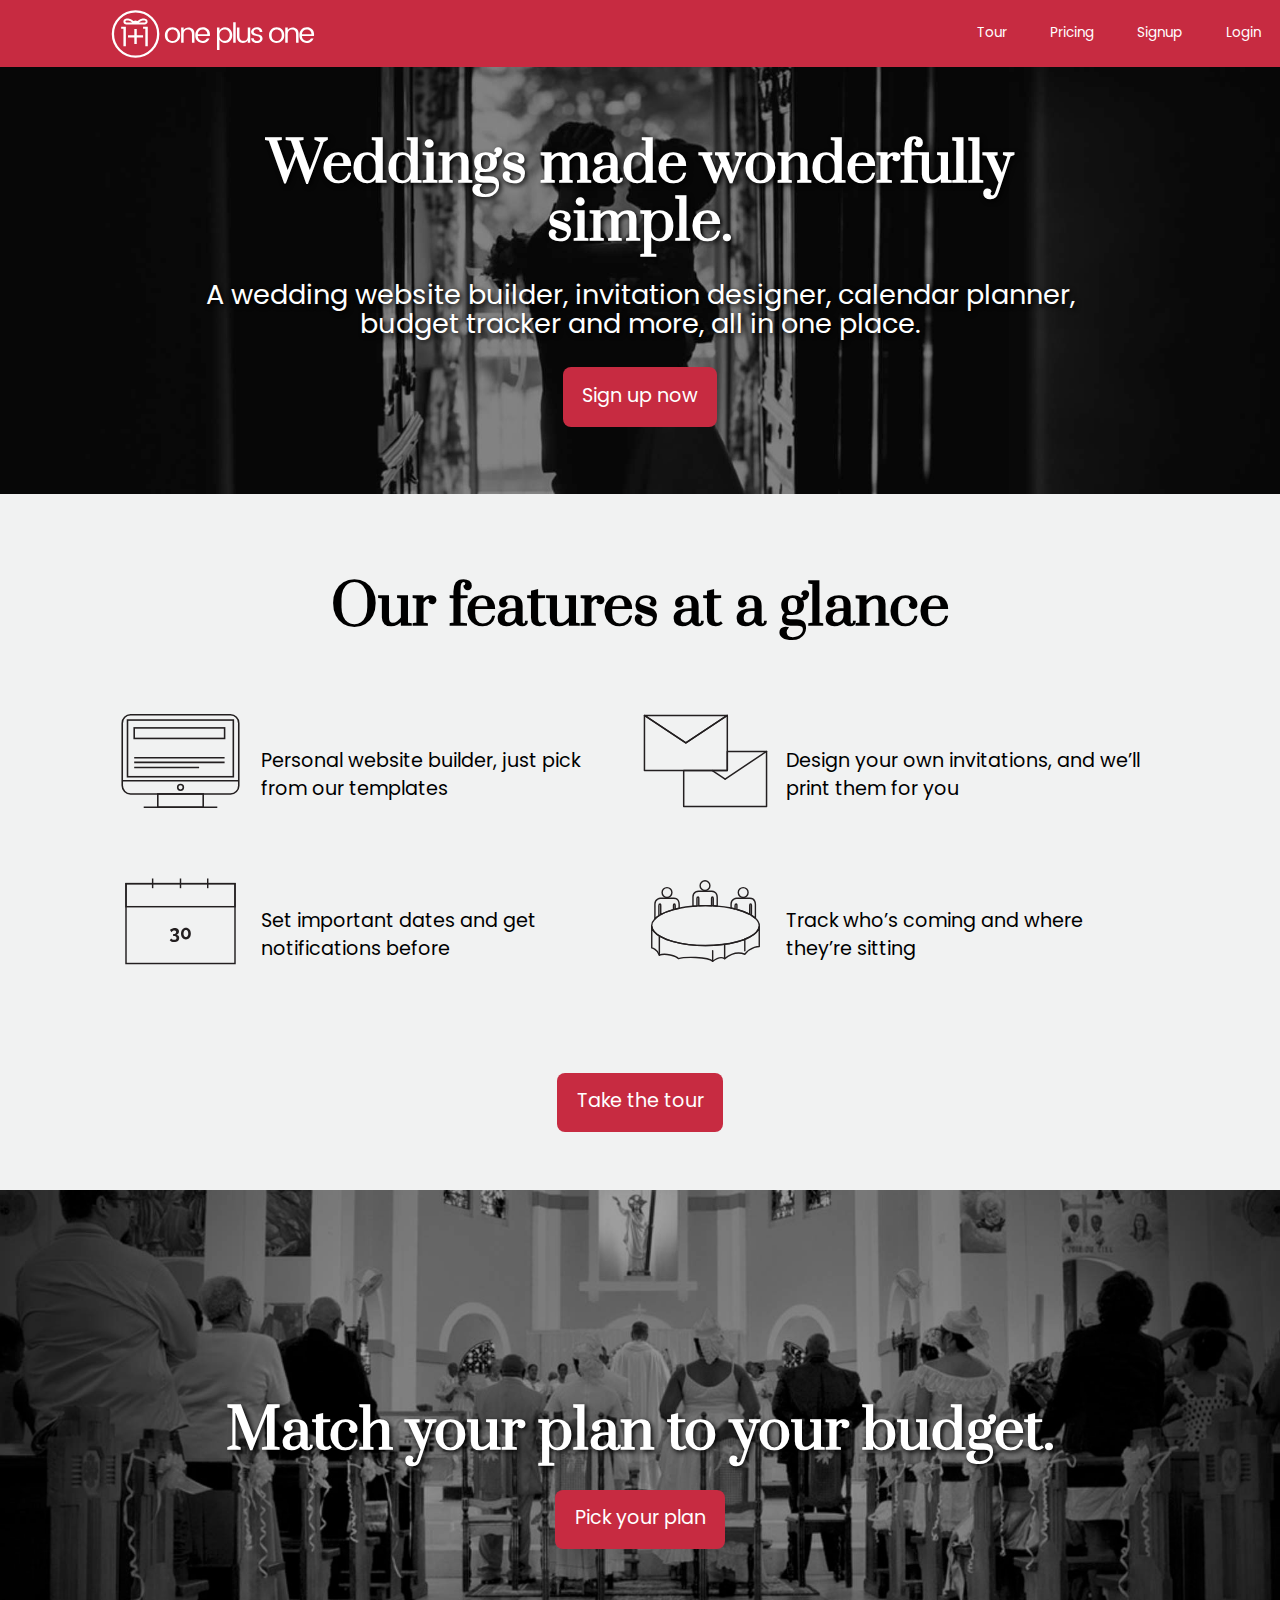
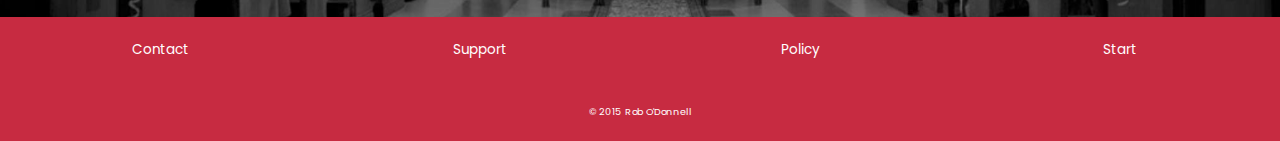
==== commit 95ebdd7f: "homepage update" ====
--- a/index.html
+++ b/index.html
@@ -2,7 +2,7 @@
 <html lang="en-ca">
 <head>
   <meta charset="utf-8">
-  <title>One plus One</title>
+  <title>Wedding Planner</title>
   <meta name="handheldfriendly" content="true">
   <meta name="mobileoptimized" content="240">
   <meta name="viewport" content="width=device-width,initial-scale=1">
@@ -21,7 +21,7 @@
     <li><a href="#nav">Jump to navigation</a></li>
   </ul>
 
-  <header class="redb" role="banner">
+  <header class="redb" role="banner" id="top">
 
     <div class="grid grid-middle">
 
@@ -62,8 +62,8 @@
     <img class="embed__item" src="img/panov1.jpg" alt="a panoramic shot of a wedding">
   </div>
   <div class="island absolute pin-banner text-center">
-  <h1 class="red shadow peta brand">Weddings made wonderfully simple.</h1>
-  <p class="red shadow">A wedding website builder, invitation designer, calendar planner, budget tracker and more, all in one place.</p>
+  <h1 class="white shadow peta brand">Weddings made wonderfully simple.</h1>
+  <p class="white shadow">A wedding website builder, invitation designer, calendar planner, budget tracker and more, all in one place.</p>
   <a href="signup.html" class="btn">Sign up now</a>
   </div>
   </div>
@@ -73,8 +73,8 @@
     <img class="embed__item" src="img/panov2.jpg" alt="a panoramic shot of a wedding">
   </div>
   <div class="island absolute pin-banner text-center">
-  <h1 class="red shadow peta brand">Weddings made wonderfully simple.</h1>
-  <p class="red shadow">A wedding website builder, invitation designer, calendar planner, budget tracker and more, all in one place.</p>
+  <h1 class="white shadow peta brand">Weddings made wonderfully simple.</h1>
+  <p class="white shadow">A wedding website builder, invitation designer, calendar planner, budget tracker and more, all in one place.</p>
   <a href="signup.html" class="btn">Sign up now</a>
   </div>
   </div>
@@ -84,59 +84,61 @@
     <img class="embed__item" src="img/panov3.jpg" alt="a panoramic shot of a wedding">
   </div>
   <div class="island absolute pin-banner text-center margin12">
-  <h1 class="red shadow tera brand">Weddings made wonderfully simple.</h1>
-  <p class="red shadow mega">A wedding website builder, invitation designer, calendar planner, budget tracker and more, all in one place.</p>
+  <h1 class="white shadow tera brand">Weddings made wonderfully simple.</h1>
+  <p class="white shadow mega">A wedding website builder, invitation designer, calendar planner, budget tracker and more, all in one place.</p>
   <a href="signup.html" class="btn">Sign up now</a>
   </div>
   </div>
 
   <section class="pad-b pad-t light-greyb" id="main" role="main">
 
-    <div class="grid pad-t">
-
-
-
-      <div class="unit s-1 m-1-2 l-1-4">
-        <figure class="gutter">
-          <div class="push rounded redb">
-        <img class="img-flex island" src="img/computer-icon.svg" alt="a symbol of a computer">
-      </div>
-        <figcaption class="text-center red">Personal website builder, just pick from our templates</figcaption>
-      </figure>
-
-      </div>
-
-      <div class="unit s-1 m-1-2 l-1-4">
-        <figure class="gutter">
-          <div class="push rounded redb">
-          <img class="img-flex island" src="img/mail-icon.svg" alt="a symbol of an invitation">
+    <div class="grid pad-t wrapper">
+
+      <div class="unit s-1 m-1 l-1 pad-t push brand text-center">
+        <h2 class="tera">Our features at a glance</h2>
+      </div>
+
+      <div class="unit s-1 m-1-2 l-1-2">
+        <figure class="grid grid-middle">
+          <div class="push unit s-1-4 m-1-4 l-1-4">
+        <img class="img-flex" src="img/computer-icon.svg" alt="a symbol of a computer">
+      </div>
+        <figcaption class="unit gutter-half s-3-4 m-3-4 l-3-4">Personal website builder, just pick from our templates</figcaption>
+      </figure>
+
+      </div>
+
+      <div class="unit s-1 m-1-2 l-1-2">
+        <figure class="grid grid-middle">
+          <div class="push unit s-1-4 m-1-4 l-1-4">
+          <img class="img-flex" src="img/mail-icon.svg" alt="a symbol of an invitation">
         </div>
-        <figcaption class="text-center red">Design your own invitations, and we’ll print them for you</figcaption>
-      </figure>
-
-      </div>
-
-      <div class="unit s-1 m-1-2 l-1-4">
-        <figure class="gutter">
-          <div class="push rounded redb">
-        <img class="img-flex island" src="img/calendar-icon.svg" alt="a symbol of a calendar">
-      </div>
-        <figcaption class="text-center red">Set important dates and get notifications before</figcaption>
-      </figure>
-
-      </div>
-
-      <div class="unit s-1 m-1-2 l-1-4">
-        <figure class="gutter">
-          <div class="push rounded redb">
-        <img class="img-flex island" src="img/guests-icon.svg" alt="a symbol of guests">
-      </div>
-        <figcaption class="text-center red">Track who’s coming and where they’re sitting</figcaption>
-      </figure>
-
-      </div>
-
-      <div class="unit s-1 m-1 l-1 push text-center pad-t">
+        <figcaption class="unit gutter-half s-3-4 m-3-4 l-3-4">Design your own invitations, and we’ll print them for you</figcaption>
+      </figure>
+
+      </div>
+
+      <div class="unit s-1 m-1-2 l-1-2">
+        <figure class="grid grid-middle">
+          <div class="push unit s-1-4 m-1-4 l-1-4">
+        <img class="img-flex" src="img/calendar-icon.svg" alt="a symbol of a calendar">
+      </div>
+        <figcaption class="unit gutter-half s-3-4 m-3-4 l-3-4">Set important dates and get notifications before</figcaption>
+      </figure>
+
+      </div>
+
+      <div class="unit s-1 m-1-2 l-1-2">
+        <figure class="grid grid-middle">
+          <div class="push unit s-1-4 m-1-4 l-1-4">
+        <img class="img-flex" src="img/guests-icon.svg" alt="a symbol of guests">
+      </div>
+        <figcaption class="unit gutter-half s-3-4 m-3-4 l-3-4">Track who’s coming and where they’re sitting</figcaption>
+      </figure>
+
+      </div>
+
+      <div class="unit s-1 m-1 l-1 push text-center pad-t-2">
         <a href="tour.html" class="btn">Take the tour</a>
       </div>
 
@@ -149,8 +151,8 @@
     <img class="embed__item" src="img/photov1.jpg" alt="a panoramic shot of a wedding">
   </div>
   <div class="island absolute pin-banner text-center">
-  <h2 class="red brand shadow">Match your plan to your budget.</h2>
-  <a href="pricing.html" class="btn">Pick your plan</a>
+  <h2 class="white brand shadow">Match your plan to your budget.</h2>
+  <a href="pricing.html" class="btn" aria-label="See pricing options">Pick your plan</a>
   </div>
   </div>
 
@@ -159,8 +161,8 @@
     <img class="embed__item" src="img/photov2.jpg" alt="a panoramic shot of a wedding">
   </div>
   <div class="island absolute pin-banner text-center">
-  <h2 class="red brand shadow">Match your plan to your budget.</h2>
-  <a href="pricing.html" class="btn">Pick your plan</a>
+  <h2 class="white brand shadow">Match your plan to your budget.</h2>
+  <a href="pricing.html" class="btn" aria-label="See pricing options">Pick your plan</a>
   </div>
   </div>
 
@@ -169,8 +171,8 @@
     <img class="embed__item" src="img/photov3.jpg" alt="a panoramic shot of a wedding">
   </div>
   <div class="island absolute pin-banner text-center margin12">
-  <h3 class="red brand shadow">Match your plan to your budget.</h3>
-  <a href="pricing.html" class="btn">Pick your plan</a>
+  <h3 class="white brand shadow">Match your plan to your budget.</h3>
+  <a href="pricing.html" class="btn" aria-label="See pricing options">Pick your plan</a>
   </div>
   </div>
 
@@ -195,7 +197,10 @@
 
     <div class="unit s-1-4 m-1-4 l-1-4 links">
       <a class="milli link-box island" href="#">Start</a>
-
+    </div>
+
+    <div class="unit s-1 m-1 l-1 text-center">
+      <p class="micro push-0 redb white island-half">© 2015 Rob O'Donnell</p>
     </div>
 
   </div>
--- a/css/grids.css
+++ b/css/grids.css
@@ -1,6 +1,6 @@
 section {
-  padding-left: 0.65em;
-  padding-right: 0.65em;
+  padding-left: 1em;
+  padding-right: 1em;
 }
 
 .grid {
--- a/css/main.css
+++ b/css/main.css
@@ -6,10 +6,14 @@
 #800834; - dark red
 */
 
-
+input {
+  display: block;
+}
 
 header {
   overflow: hidden;
+  
+  z-index: 1;
 }
 
 .whiteb {
@@ -26,6 +30,11 @@
   border-radius: 20px;
 }
 
+.wrapper {
+  max-width: 1400px;
+  margin: auto;
+}
+
 .signupbtn:hover {
   background-color: #800834;
 }
@@ -39,7 +48,7 @@
 }
 
 .light-greyb {
-  background-color: #d1d3d4;
+  background-color: #f1f2f2;
 }
 
 .dark-greyb {
@@ -131,7 +140,7 @@
   .signupbtn {
     text-align: center;
     display: block;
-    margin: 0em 10em;
+
   }
 
   .panov2 {
